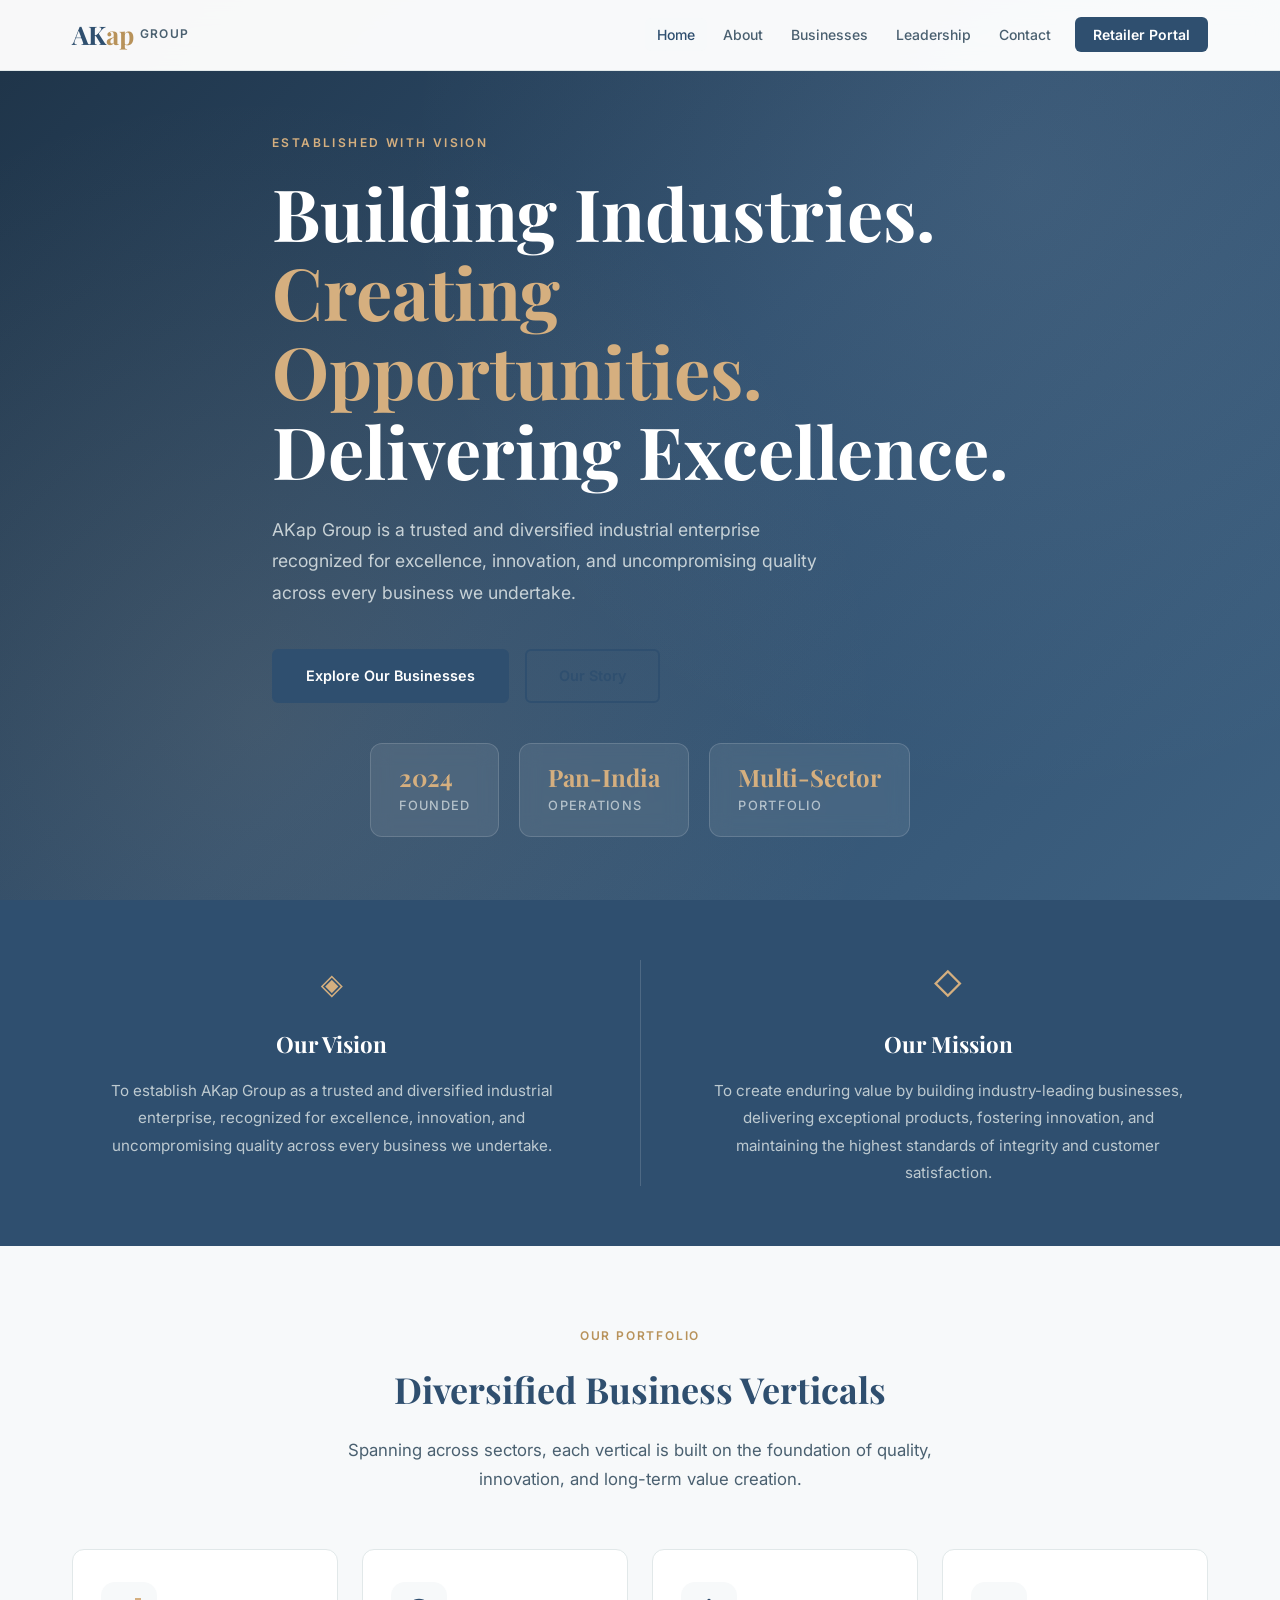
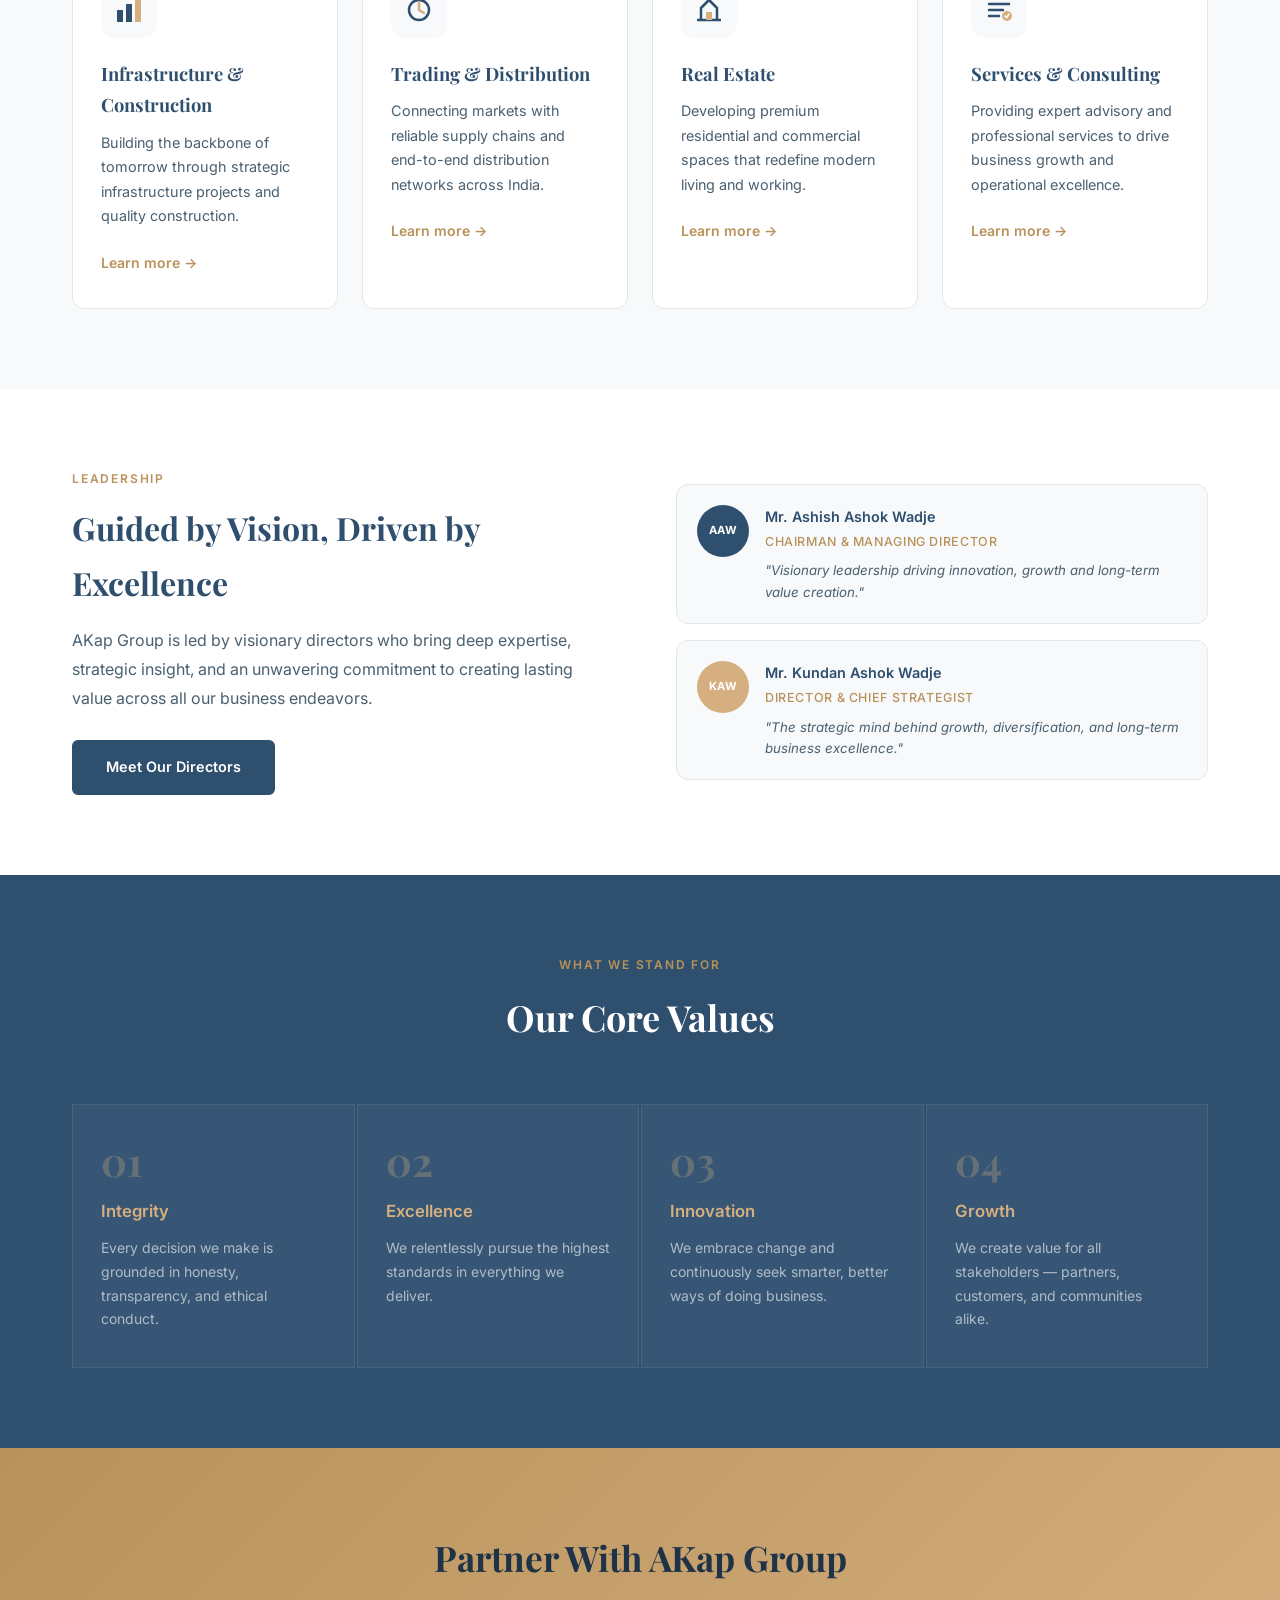
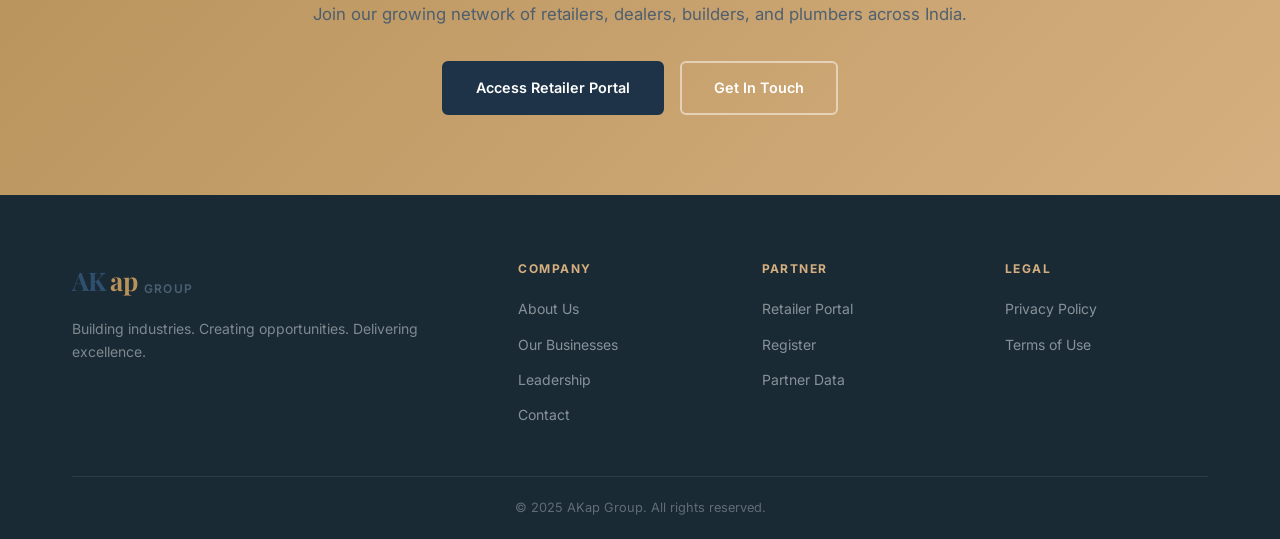
==== index.html @ 33fded25 "Add files via upload" ====
<!DOCTYPE html>
<html lang="en">
<head>
<meta charset="UTF-8">
<meta name="viewport" content="width=device-width, initial-scale=1.0">
<title>AKap Group | Building Industries. Creating Opportunities.</title>
<link rel="preconnect" href="https://fonts.googleapis.com">
<link href="https://fonts.googleapis.com/css2?family=Inter:wght@300;400;500;600;700&family=Playfair+Display:wght@400;600;700&display=swap" rel="stylesheet">
<link rel="stylesheet" href="style.css">
</head>
<body>

<!-- Navigation -->
<nav class="navbar" id="navbar">
  <div class="nav-container">
    <a href="index.html" class="nav-logo">
      <div class="logo-mark">
        <span class="logo-ak">AK</span><span class="logo-ap">ap</span>
      </div>
      <span class="logo-group">Group</span>
    </a>
    <button class="hamburger" id="hamburger" aria-label="Toggle menu">
      <span></span><span></span><span></span>
    </button>
    <ul class="nav-links" id="navLinks">
      <li><a href="index.html" class="active">Home</a></li>
      <li><a href="about.html">About</a></li>
      <li><a href="businesses.html">Businesses</a></li>
      <li><a href="directors.html">Leadership</a></li>
      <li><a href="contact.html">Contact</a></li>
      <li><a href="retailer-portal.html" class="nav-portal-btn">Retailer Portal</a></li>
    </ul>
  </div>
</nav>

<!-- Hero Section -->
<section class="hero">
  <div class="hero-bg-pattern"></div>
  <div class="hero-content">
    <div class="hero-eyebrow">Established with Vision</div>
    <h1 class="hero-title">
      Building Industries.<br>
      <span class="hero-title-accent">Creating Opportunities.</span><br>
      Delivering Excellence.
    </h1>
    <p class="hero-subtitle">AKap Group is a trusted and diversified industrial enterprise recognized for excellence, innovation, and uncompromising quality across every business we undertake.</p>
    <div class="hero-actions">
      <a href="businesses.html" class="btn-primary">Explore Our Businesses</a>
      <a href="about.html" class="btn-secondary">Our Story</a>
    </div>
  </div>
  <div class="hero-visual">
    <div class="hero-stat-card">
      <div class="stat-number">2024</div>
      <div class="stat-label">Founded</div>
    </div>
    <div class="hero-stat-card">
      <div class="stat-number">Pan-India</div>
      <div class="stat-label">Operations</div>
    </div>
    <div class="hero-stat-card">
      <div class="stat-number">Multi-Sector</div>
      <div class="stat-label">Portfolio</div>
    </div>
  </div>
</section>

<!-- Mission & Vision Strip -->
<section class="mission-strip">
  <div class="container">
    <div class="mission-grid">
      <div class="mission-card">
        <div class="mission-icon">◈</div>
        <h3>Our Vision</h3>
        <p>To establish AKap Group as a trusted and diversified industrial enterprise, recognized for excellence, innovation, and uncompromising quality across every business we undertake.</p>
      </div>
      <div class="mission-divider"></div>
      <div class="mission-card">
        <div class="mission-icon">◇</div>
        <h3>Our Mission</h3>
        <p>To create enduring value by building industry-leading businesses, delivering exceptional products, fostering innovation, and maintaining the highest standards of integrity and customer satisfaction.</p>
      </div>
    </div>
  </div>
</section>

<!-- Business Verticals -->
<section class="section businesses-section">
  <div class="container">
    <div class="section-header">
      <div class="section-eyebrow">Our Portfolio</div>
      <h2>Diversified Business Verticals</h2>
      <p>Spanning across sectors, each vertical is built on the foundation of quality, innovation, and long-term value creation.</p>
    </div>
    <div class="business-grid">
      <div class="business-card">
        <div class="business-icon-wrap">
          <svg width="32" height="32" viewBox="0 0 32 32" fill="none"><rect x="4" y="16" width="6" height="12" fill="#2F4F6F"/><rect x="13" y="10" width="6" height="18" fill="#2F4F6F"/><rect x="22" y="4" width="6" height="24" fill="#D5AF7F"/></svg>
        </div>
        <h3>Infrastructure & Construction</h3>
        <p>Building the backbone of tomorrow through strategic infrastructure projects and quality construction.</p>
        <a href="businesses.html" class="card-link">Learn more →</a>
      </div>
      <div class="business-card">
        <div class="business-icon-wrap">
          <svg width="32" height="32" viewBox="0 0 32 32" fill="none"><circle cx="16" cy="16" r="10" stroke="#2F4F6F" stroke-width="2.5"/><path d="M16 8v8l5 3" stroke="#D5AF7F" stroke-width="2.5" stroke-linecap="round"/></svg>
        </div>
        <h3>Trading & Distribution</h3>
        <p>Connecting markets with reliable supply chains and end-to-end distribution networks across India.</p>
        <a href="businesses.html" class="card-link">Learn more →</a>
      </div>
      <div class="business-card">
        <div class="business-icon-wrap">
          <svg width="32" height="32" viewBox="0 0 32 32" fill="none"><path d="M4 26h24M8 26V14l8-8 8 8v12" stroke="#2F4F6F" stroke-width="2.5" stroke-linejoin="round"/><rect x="13" y="18" width="6" height="8" fill="#D5AF7F"/></svg>
        </div>
        <h3>Real Estate</h3>
        <p>Developing premium residential and commercial spaces that redefine modern living and working.</p>
        <a href="businesses.html" class="card-link">Learn more →</a>
      </div>
      <div class="business-card">
        <div class="business-icon-wrap">
          <svg width="32" height="32" viewBox="0 0 32 32" fill="none"><path d="M6 10h20M6 16h14M6 22h10" stroke="#2F4F6F" stroke-width="2.5" stroke-linecap="round"/><circle cx="24" cy="22" r="5" fill="#D5AF7F"/><path d="M22 22l1.5 1.5L26 20" stroke="white" stroke-width="1.5" stroke-linecap="round"/></svg>
        </div>
        <h3>Services & Consulting</h3>
        <p>Providing expert advisory and professional services to drive business growth and operational excellence.</p>
        <a href="businesses.html" class="card-link">Learn more →</a>
      </div>
    </div>
  </div>
</section>

<!-- Leadership Teaser -->
<section class="section leadership-teaser">
  <div class="container">
    <div class="leadership-inner">
      <div class="leadership-text">
        <div class="section-eyebrow">Leadership</div>
        <h2>Guided by Vision, Driven by Excellence</h2>
        <p>AKap Group is led by visionary directors who bring deep expertise, strategic insight, and an unwavering commitment to creating lasting value across all our business endeavors.</p>
        <a href="directors.html" class="btn-primary">Meet Our Directors</a>
      </div>
      <div class="leadership-cards">
        <div class="leader-preview-card">
          <div class="leader-avatar" style="background: #2F4F6F;">
            <span>AAW</span>
          </div>
          <div class="leader-info">
            <div class="leader-name">Mr. Ashish Ashok Wadje</div>
            <div class="leader-title">Chairman & Managing Director</div>
            <div class="leader-quote">"Visionary leadership driving innovation, growth and long-term value creation."</div>
          </div>
        </div>
        <div class="leader-preview-card">
          <div class="leader-avatar" style="background: #D5AF7F;">
            <span>KAW</span>
          </div>
          <div class="leader-info">
            <div class="leader-name">Mr. Kundan Ashok Wadje</div>
            <div class="leader-title">Director & Chief Strategist</div>
            <div class="leader-quote">"The strategic mind behind growth, diversification, and long-term business excellence."</div>
          </div>
        </div>
      </div>
    </div>
  </div>
</section>

<!-- Values Section -->
<section class="section values-section">
  <div class="container">
    <div class="section-header">
      <div class="section-eyebrow">What We Stand For</div>
      <h2>Our Core Values</h2>
    </div>
    <div class="values-grid">
      <div class="value-item">
        <div class="value-number">01</div>
        <h4>Integrity</h4>
        <p>Every decision we make is grounded in honesty, transparency, and ethical conduct.</p>
      </div>
      <div class="value-item">
        <div class="value-number">02</div>
        <h4>Excellence</h4>
        <p>We relentlessly pursue the highest standards in everything we deliver.</p>
      </div>
      <div class="value-item">
        <div class="value-number">03</div>
        <h4>Innovation</h4>
        <p>We embrace change and continuously seek smarter, better ways of doing business.</p>
      </div>
      <div class="value-item">
        <div class="value-number">04</div>
        <h4>Growth</h4>
        <p>We create value for all stakeholders — partners, customers, and communities alike.</p>
      </div>
    </div>
  </div>
</section>

<!-- CTA Section -->
<section class="cta-section">
  <div class="container">
    <div class="cta-inner">
      <h2>Partner With AKap Group</h2>
      <p>Join our growing network of retailers, dealers, builders, and plumbers across India.</p>
      <div class="cta-actions">
        <a href="retailer-portal.html" class="btn-primary">Access Retailer Portal</a>
        <a href="contact.html" class="btn-secondary-light">Get In Touch</a>
      </div>
    </div>
  </div>
</section>

<!-- Footer -->
<footer class="footer">
  <div class="container">
    <div class="footer-grid">
      <div class="footer-brand">
        <div class="footer-logo">
          <span class="logo-ak">AK</span><span class="logo-ap">ap</span>
          <span class="logo-group"> Group</span>
        </div>
        <p>Building industries. Creating opportunities. Delivering excellence.</p>
      </div>
      <div class="footer-links">
        <h5>Company</h5>
        <ul>
          <li><a href="about.html">About Us</a></li>
          <li><a href="businesses.html">Our Businesses</a></li>
          <li><a href="directors.html">Leadership</a></li>
          <li><a href="contact.html">Contact</a></li>
        </ul>
      </div>
      <div class="footer-links">
        <h5>Partner</h5>
        <ul>
          <li><a href="retailer-portal.html">Retailer Portal</a></li>
          <li><a href="retailer-portal.html#register">Register</a></li>
          <li><a href="retailer-portal.html#data">Partner Data</a></li>
        </ul>
      </div>
      <div class="footer-links">
        <h5>Legal</h5>
        <ul>
          <li><a href="#">Privacy Policy</a></li>
          <li><a href="#">Terms of Use</a></li>
        </ul>
      </div>
    </div>
    <div class="footer-bottom">
      <p>© 2025 AKap Group. All rights reserved.</p>
    </div>
  </div>
</footer>

<script src="main.js"></script>
</body>
</html>
---- style.css ----
/* ============================================
   AKap Group — Enterprise Website Stylesheet
   Brand Colors:
   Navy Blue:  #2F4F6F
   Gold:       #D5AF7F
   Silver:     #E1E8E9
   ============================================ */

*, *::before, *::after { box-sizing: border-box; margin: 0; padding: 0; }

:root {
  --navy:       #2F4F6F;
  --navy-dark:  #1E3347;
  --navy-light: #3D6385;
  --gold:       #D5AF7F;
  --gold-dark:  #B8925A;
  --gold-light: #E8CEAD;
  --silver:     #E1E8E9;
  --silver-dark:#C5D0D2;
  --white:      #FFFFFF;
  --off-white:  #F7F9FA;
  --text-dark:  #1A2A35;
  --text-mid:   #4A6070;
  --text-light: #7A90A0;
  --font-display: 'Playfair Display', Georgia, serif;
  --font-body:    'Inter', system-ui, sans-serif;
  --radius-sm:  6px;
  --radius-md:  12px;
  --radius-lg:  20px;
  --shadow-sm:  0 2px 8px rgba(47,79,111,0.08);
  --shadow-md:  0 6px 24px rgba(47,79,111,0.12);
  --shadow-lg:  0 16px 48px rgba(47,79,111,0.16);
  --transition: 0.25s ease;
}

html { scroll-behavior: smooth; }
body {
  font-family: var(--font-body);
  color: var(--text-dark);
  background: var(--white);
  line-height: 1.7;
  font-size: 16px;
}

/* ── UTILITY ── */
.container { max-width: 1200px; margin: 0 auto; padding: 0 2rem; }
.section { padding: 80px 0; }
.section-header { text-align: center; margin-bottom: 56px; }
.section-header h2 { font-family: var(--font-display); font-size: 2.25rem; color: var(--navy); margin-bottom: 16px; }
.section-header p { font-size: 1.05rem; color: var(--text-mid); max-width: 600px; margin: 0 auto; }
.section-eyebrow { font-size: 0.75rem; font-weight: 600; letter-spacing: 0.15em; text-transform: uppercase; color: var(--gold-dark); margin-bottom: 12px; }

/* ── BUTTONS ── */
.btn-primary {
  display: inline-block; padding: 13px 32px;
  background: var(--navy); color: var(--white);
  font-family: var(--font-body); font-size: 0.9rem; font-weight: 600;
  border-radius: var(--radius-sm); text-decoration: none;
  transition: background var(--transition), transform var(--transition);
  border: 2px solid var(--navy);
}
.btn-primary:hover { background: var(--navy-dark); transform: translateY(-1px); }

.btn-secondary {
  display: inline-block; padding: 13px 32px;
  background: transparent; color: var(--navy);
  font-family: var(--font-body); font-size: 0.9rem; font-weight: 600;
  border-radius: var(--radius-sm); text-decoration: none;
  border: 2px solid var(--navy);
  transition: background var(--transition), color var(--transition);
}
.btn-secondary:hover { background: var(--navy); color: var(--white); }

.btn-secondary-light {
  display: inline-block; padding: 13px 32px;
  background: transparent; color: var(--white);
  font-family: var(--font-body); font-size: 0.9rem; font-weight: 600;
  border-radius: var(--radius-sm); text-decoration: none;
  border: 2px solid rgba(255,255,255,0.5);
  transition: background var(--transition), border-color var(--transition);
}
.btn-secondary-light:hover { background: rgba(255,255,255,0.1); border-color: var(--white); }

.btn-gold {
  display: inline-block; padding: 13px 32px;
  background: var(--gold); color: var(--navy-dark);
  font-family: var(--font-body); font-size: 0.9rem; font-weight: 700;
  border-radius: var(--radius-sm); text-decoration: none;
  border: 2px solid var(--gold);
  transition: background var(--transition), transform var(--transition);
}
.btn-gold:hover { background: var(--gold-dark); transform: translateY(-1px); }

/* ── NAVBAR ── */
.navbar {
  position: fixed; top: 0; left: 0; right: 0; z-index: 1000;
  background: rgba(255,255,255,0.97); backdrop-filter: blur(12px);
  border-bottom: 1px solid var(--silver);
  transition: box-shadow var(--transition);
}
.navbar.scrolled { box-shadow: var(--shadow-md); }
.nav-container {
  max-width: 1200px; margin: 0 auto; padding: 0 2rem;
  display: flex; align-items: center; justify-content: space-between;
  height: 70px;
}
.nav-logo { display: flex; align-items: center; gap: 4px; text-decoration: none; }
.logo-mark { font-family: var(--font-display); font-size: 1.6rem; font-weight: 700; line-height: 1; }
.logo-ak { color: var(--navy); }
.logo-ap { color: var(--gold-dark); }
.logo-group { font-family: var(--font-body); font-size: 0.75rem; font-weight: 600; letter-spacing: 0.1em; text-transform: uppercase; color: var(--text-mid); margin-left: 2px; align-self: flex-end; margin-bottom: 3px; }

.nav-links { list-style: none; display: flex; align-items: center; gap: 4px; }
.nav-links a {
  font-size: 0.875rem; font-weight: 500; color: var(--text-mid);
  text-decoration: none; padding: 8px 12px; border-radius: var(--radius-sm);
  transition: color var(--transition), background var(--transition);
}
.nav-links a:hover, .nav-links a.active { color: var(--navy); background: var(--off-white); }
.nav-links a.nav-portal-btn {
  background: var(--navy); color: var(--white);
  padding: 9px 18px; border-radius: var(--radius-sm);
  font-weight: 600; margin-left: 8px;
}
.nav-links a.nav-portal-btn:hover { background: var(--navy-dark); }

.hamburger { display: none; flex-direction: column; gap: 5px; background: none; border: none; cursor: pointer; padding: 6px; }
.hamburger span { width: 22px; height: 2px; background: var(--navy); border-radius: 2px; transition: var(--transition); display: block; }

/* ── HERO ── */
.hero {
  min-height: 100vh; padding-top: 70px;
  background: linear-gradient(135deg, var(--navy-dark) 0%, var(--navy) 50%, #3D6080 100%);
  display: flex; flex-direction: column; justify-content: center;
  position: relative; overflow: hidden;
}
.hero-bg-pattern {
  position: absolute; inset: 0;
  background-image: radial-gradient(circle at 20% 80%, rgba(213,175,127,0.12) 0%, transparent 50%),
                    radial-gradient(circle at 80% 20%, rgba(225,232,233,0.08) 0%, transparent 50%);
}
.hero-content {
  position: relative; z-index: 1;
  max-width: 1200px; margin: 0 auto; padding: 60px 2rem 40px;
  max-width: 800px;
}
.hero-eyebrow { font-size: 0.75rem; font-weight: 600; letter-spacing: 0.2em; text-transform: uppercase; color: var(--gold); margin-bottom: 20px; }
.hero-title {
  font-family: var(--font-display); font-size: clamp(2.5rem, 6vw, 4.5rem);
  font-weight: 700; line-height: 1.1; color: var(--white); margin-bottom: 24px;
}
.hero-title-accent { color: var(--gold); }
.hero-subtitle { font-size: 1.1rem; color: rgba(225,232,233,0.85); max-width: 580px; margin-bottom: 40px; line-height: 1.8; }
.hero-actions { display: flex; gap: 16px; flex-wrap: wrap; }

.hero-visual {
  position: relative; z-index: 1;
  max-width: 1200px; margin: 0 auto; padding: 0 2rem 60px;
  display: flex; gap: 20px; flex-wrap: wrap;
}
.hero-stat-card {
  background: rgba(255,255,255,0.08); border: 1px solid rgba(255,255,255,0.15);
  border-radius: var(--radius-md); padding: 20px 28px;
  backdrop-filter: blur(10px);
}
.stat-number { font-family: var(--font-display); font-size: 1.5rem; font-weight: 700; color: var(--gold); line-height: 1.1; }
.stat-label { font-size: 0.8rem; font-weight: 500; color: rgba(225,232,233,0.7); text-transform: uppercase; letter-spacing: 0.1em; margin-top: 4px; }

/* ── MISSION STRIP ── */
.mission-strip { background: var(--navy); padding: 60px 0; }
.mission-grid { display: grid; grid-template-columns: 1fr 1px 1fr; gap: 48px; align-items: start; }
.mission-divider { background: rgba(255,255,255,0.15); align-self: stretch; }
.mission-card { text-align: center; padding: 0 24px; }
.mission-icon { font-size: 1.8rem; color: var(--gold); margin-bottom: 16px; display: block; }
.mission-card h3 { font-family: var(--font-display); font-size: 1.4rem; color: var(--white); margin-bottom: 14px; }
.mission-card p { color: rgba(225,232,233,0.8); font-size: 0.95rem; line-height: 1.8; }

/* ── BUSINESS CARDS ── */
.businesses-section { background: var(--off-white); }
.business-grid { display: grid; grid-template-columns: repeat(auto-fit, minmax(240px, 1fr)); gap: 24px; }
.business-card {
  background: var(--white); border: 1px solid var(--silver);
  border-radius: var(--radius-md); padding: 32px 28px;
  transition: box-shadow var(--transition), transform var(--transition);
}
.business-card:hover { box-shadow: var(--shadow-md); transform: translateY(-4px); }
.business-icon-wrap { margin-bottom: 20px; width: 56px; height: 56px; background: var(--off-white); border-radius: 14px; display: flex; align-items: center; justify-content: center; }
.business-card h3 { font-family: var(--font-display); font-size: 1.15rem; color: var(--navy); margin-bottom: 10px; }
.business-card p { font-size: 0.9rem; color: var(--text-mid); line-height: 1.7; margin-bottom: 20px; }
.card-link { font-size: 0.875rem; font-weight: 600; color: var(--gold-dark); text-decoration: none; transition: color var(--transition); }
.card-link:hover { color: var(--navy); }

/* ── LEADERSHIP TEASER ── */
.leadership-teaser { background: var(--white); }
.leadership-inner { display: grid; grid-template-columns: 1fr 1fr; gap: 72px; align-items: center; }
.leadership-text .section-eyebrow { text-align: left; }
.leadership-text h2 { font-family: var(--font-display); font-size: 2rem; color: var(--navy); margin-bottom: 16px; }
.leadership-text p { color: var(--text-mid); margin-bottom: 28px; line-height: 1.8; }

.leadership-cards { display: flex; flex-direction: column; gap: 16px; }
.leader-preview-card {
  display: flex; gap: 16px; align-items: flex-start;
  background: var(--off-white); border: 1px solid var(--silver);
  border-radius: var(--radius-md); padding: 20px;
}
.leader-avatar {
  width: 52px; height: 52px; border-radius: 50%; flex-shrink: 0;
  display: flex; align-items: center; justify-content: center;
  font-size: 0.7rem; font-weight: 700; color: var(--white); letter-spacing: 0.05em;
}
.leader-name { font-weight: 600; color: var(--navy); font-size: 0.9rem; }
.leader-title { font-size: 0.78rem; color: var(--gold-dark); font-weight: 500; margin-top: 2px; text-transform: uppercase; letter-spacing: 0.05em; }
.leader-quote { font-size: 0.83rem; color: var(--text-mid); margin-top: 8px; font-style: italic; line-height: 1.6; }

/* ── VALUES ── */
.values-section { background: var(--navy); }
.values-section .section-header h2 { color: var(--white); }
.values-section .section-header p { color: rgba(225,232,233,0.75); }
.values-grid { display: grid; grid-template-columns: repeat(auto-fit, minmax(200px, 1fr)); gap: 2px; }
.value-item {
  background: rgba(255,255,255,0.04); border: 1px solid rgba(255,255,255,0.08);
  padding: 36px 28px;
  transition: background var(--transition);
}
.value-item:hover { background: rgba(255,255,255,0.07); }
.value-number { font-family: var(--font-display); font-size: 2.5rem; font-weight: 700; color: rgba(213,175,127,0.3); line-height: 1; margin-bottom: 16px; }
.value-item h4 { font-size: 1.05rem; font-weight: 600; color: var(--gold); margin-bottom: 10px; }
.value-item p { font-size: 0.875rem; color: rgba(225,232,233,0.7); line-height: 1.7; }

/* ── CTA SECTION ── */
.cta-section {
  background: linear-gradient(135deg, var(--gold-dark) 0%, var(--gold) 100%);
  padding: 80px 0;
}
.cta-inner { text-align: center; }
.cta-inner h2 { font-family: var(--font-display); font-size: 2.2rem; color: var(--navy-dark); margin-bottom: 12px; }
.cta-inner p { font-size: 1.05rem; color: rgba(47,79,111,0.8); margin-bottom: 32px; }
.cta-actions { display: flex; gap: 16px; justify-content: center; flex-wrap: wrap; }
.cta-actions .btn-primary { background: var(--navy-dark); border-color: var(--navy-dark); }

/* ── FOOTER ── */
.footer { background: var(--text-dark); padding: 64px 0 0; }
.footer-grid { display: grid; grid-template-columns: 2fr 1fr 1fr 1fr; gap: 40px; padding-bottom: 40px; }
.footer-logo { font-family: var(--font-display); font-size: 1.6rem; font-weight: 700; display: flex; align-items: baseline; gap: 4px; margin-bottom: 14px; }
.footer-logo .logo-group { font-family: var(--font-body); font-size: 0.75rem; letter-spacing: 0.1em; text-transform: uppercase; }
.footer-brand p { font-size: 0.875rem; color: rgba(225,232,233,0.5); line-height: 1.7; }
.footer-links h5 { font-size: 0.75rem; font-weight: 700; text-transform: uppercase; letter-spacing: 0.12em; color: var(--gold); margin-bottom: 16px; }
.footer-links ul { list-style: none; }
.footer-links li { margin-bottom: 8px; }
.footer-links a { font-size: 0.875rem; color: rgba(225,232,233,0.55); text-decoration: none; transition: color var(--transition); }
.footer-links a:hover { color: var(--silver); }
.footer-bottom {
  border-top: 1px solid rgba(255,255,255,0.08);
  padding: 20px 0; text-align: center;
}
.footer-bottom p { font-size: 0.8rem; color: rgba(225,232,233,0.35); }

/* ── PAGE HERO (inner pages) ── */
.page-hero {
  background: linear-gradient(135deg, var(--navy-dark), var(--navy));
  padding: 120px 0 60px; text-align: center;
}
.page-hero h1 { font-family: var(--font-display); font-size: 2.8rem; color: var(--white); margin-bottom: 14px; }
.page-hero p { font-size: 1.05rem; color: rgba(225,232,233,0.8); max-width: 560px; margin: 0 auto; }

/* ── ABOUT PAGE ── */
.about-intro { display: grid; grid-template-columns: 1fr 1fr; gap: 72px; align-items: center; }
.about-text h2 { font-family: var(--font-display); font-size: 2rem; color: var(--navy); margin-bottom: 16px; }
.about-text p { color: var(--text-mid); line-height: 1.8; margin-bottom: 16px; }
.about-highlight { background: var(--navy); border-radius: var(--radius-md); padding: 40px; }
.about-highlight h3 { font-family: var(--font-display); font-size: 1.4rem; color: var(--gold); margin-bottom: 14px; }
.about-highlight p { color: rgba(225,232,233,0.85); font-size: 0.95rem; line-height: 1.8; }

.timeline { position: relative; padding-left: 32px; }
.timeline::before { content: ''; position: absolute; left: 0; top: 0; bottom: 0; width: 2px; background: linear-gradient(180deg, var(--navy), var(--gold)); }
.timeline-item { position: relative; margin-bottom: 40px; }
.timeline-item::before { content: ''; position: absolute; left: -36px; top: 6px; width: 10px; height: 10px; border-radius: 50%; background: var(--gold); border: 2px solid var(--white); box-shadow: 0 0 0 2px var(--gold); }
.timeline-year { font-size: 0.75rem; font-weight: 700; color: var(--gold-dark); text-transform: uppercase; letter-spacing: 0.1em; margin-bottom: 6px; }
.timeline-item h4 { font-weight: 600; color: var(--navy); margin-bottom: 6px; }
.timeline-item p { font-size: 0.9rem; color: var(--text-mid); line-height: 1.7; }

/* ── DIRECTORS PAGE ── */
.directors-grid { display: grid; grid-template-columns: repeat(auto-fit, minmax(400px, 1fr)); gap: 32px; }
.director-card {
  background: var(--white); border: 1px solid var(--silver);
  border-radius: var(--radius-lg); overflow: hidden;
  box-shadow: var(--shadow-sm);
  transition: box-shadow var(--transition);
}
.director-card:hover { box-shadow: var(--shadow-md); }
.director-card-header { background: var(--navy); padding: 40px; display: flex; align-items: center; gap: 24px; }
.director-avatar-lg {
  width: 80px; height: 80px; border-radius: 50%; flex-shrink: 0;
  display: flex; align-items: center; justify-content: center;
  font-size: 0.85rem; font-weight: 700; color: var(--navy-dark); background: var(--gold);
  letter-spacing: 0.05em; border: 3px solid rgba(255,255,255,0.2);
}
.director-header-info {}
.director-card-name { font-family: var(--font-display); font-size: 1.35rem; color: var(--white); }
.director-card-title { font-size: 0.8rem; color: var(--gold); font-weight: 600; text-transform: uppercase; letter-spacing: 0.1em; margin-top: 4px; }
.director-card-body { padding: 32px; }
.director-card-quote {
  font-family: var(--font-display); font-size: 1.05rem; color: var(--navy);
  border-left: 3px solid var(--gold); padding-left: 16px; margin-bottom: 24px;
  font-style: italic; line-height: 1.7;
}
.director-card-bio { font-size: 0.9rem; color: var(--text-mid); line-height: 1.8; }
.director-tags { display: flex; flex-wrap: wrap; gap: 8px; margin-top: 20px; }
.director-tag { background: var(--off-white); border: 1px solid var(--silver); border-radius: 100px; padding: 5px 14px; font-size: 0.78rem; font-weight: 500; color: var(--navy); }

/* ── BUSINESSES PAGE ── */
.business-detail-card {
  display: grid; grid-template-columns: 1fr 2fr; gap: 0;
  background: var(--white); border: 1px solid var(--silver);
  border-radius: var(--radius-md); overflow: hidden; margin-bottom: 24px;
  box-shadow: var(--shadow-sm);
}
.business-detail-sidebar { background: var(--navy); padding: 36px; display: flex; flex-direction: column; justify-content: center; }
.business-detail-num { font-family: var(--font-display); font-size: 4rem; font-weight: 700; color: rgba(213,175,127,0.25); line-height: 1; }
.business-detail-name { font-family: var(--font-display); font-size: 1.25rem; color: var(--white); margin-top: 8px; }
.business-detail-content { padding: 36px; }
.business-detail-content h3 { font-family: var(--font-display); font-size: 1.4rem; color: var(--navy); margin-bottom: 12px; }
.business-detail-content p { color: var(--text-mid); line-height: 1.8; margin-bottom: 16px; }
.business-detail-content ul { list-style: none; }
.business-detail-content ul li { font-size: 0.9rem; color: var(--text-mid); padding: 4px 0; }
.business-detail-content ul li::before { content: '—'; color: var(--gold-dark); margin-right: 10px; }

/* ── RETAILER PORTAL ── */
.portal-layout { display: grid; grid-template-columns: 280px 1fr; gap: 0; min-height: calc(100vh - 70px); }
.portal-sidebar {
  background: var(--navy); padding: 32px 0;
  position: sticky; top: 70px; height: calc(100vh - 70px); overflow-y: auto;
}
.portal-sidebar-logo { padding: 0 24px 24px; border-bottom: 1px solid rgba(255,255,255,0.1); margin-bottom: 24px; }
.portal-sidebar-logo span { font-family: var(--font-display); font-size: 1.1rem; color: var(--white); display: block; }
.portal-sidebar-logo small { font-size: 0.75rem; color: rgba(225,232,233,0.5); }
.portal-nav-section { margin-bottom: 8px; }
.portal-nav-label { font-size: 0.68rem; font-weight: 700; text-transform: uppercase; letter-spacing: 0.15em; color: rgba(213,175,127,0.6); padding: 8px 24px; }
.portal-nav-item {
  display: flex; align-items: center; gap: 12px;
  padding: 10px 24px; font-size: 0.875rem; font-weight: 500; color: rgba(225,232,233,0.7);
  cursor: pointer; transition: background var(--transition), color var(--transition);
  border-left: 3px solid transparent;
}
.portal-nav-item:hover { background: rgba(255,255,255,0.06); color: var(--white); }
.portal-nav-item.active { background: rgba(255,255,255,0.08); color: var(--white); border-left-color: var(--gold); }
.portal-nav-icon { font-size: 1.1rem; opacity: 0.8; }

.portal-main { background: var(--off-white); padding: 36px; }
.portal-topbar { display: flex; justify-content: space-between; align-items: center; margin-bottom: 28px; }
.portal-topbar h2 { font-family: var(--font-display); font-size: 1.7rem; color: var(--navy); }
.portal-user-badge { display: flex; align-items: center; gap: 12px; background: var(--white); border: 1px solid var(--silver); border-radius: 100px; padding: 8px 16px; }
.portal-user-badge span { font-size: 0.875rem; font-weight: 500; color: var(--navy); }
.portal-user-avatar { width: 32px; height: 32px; border-radius: 50%; background: var(--navy); display: flex; align-items: center; justify-content: center; font-size: 0.65rem; font-weight: 700; color: var(--white); }

.portal-stats-grid { display: grid; grid-template-columns: repeat(4, 1fr); gap: 16px; margin-bottom: 28px; }
.portal-stat-card { background: var(--white); border: 1px solid var(--silver); border-radius: var(--radius-md); padding: 20px 22px; }
.portal-stat-card .psc-label { font-size: 0.75rem; font-weight: 600; text-transform: uppercase; letter-spacing: 0.08em; color: var(--text-light); margin-bottom: 6px; }
.portal-stat-card .psc-value { font-family: var(--font-display); font-size: 1.8rem; font-weight: 700; color: var(--navy); }
.portal-stat-card .psc-sub { font-size: 0.78rem; color: var(--text-light); margin-top: 4px; }

.portal-panel { background: var(--white); border: 1px solid var(--silver); border-radius: var(--radius-md); overflow: hidden; margin-bottom: 24px; }
.portal-panel-header { padding: 20px 24px; border-bottom: 1px solid var(--silver); display: flex; justify-content: space-between; align-items: center; }
.portal-panel-header h3 { font-weight: 600; color: var(--navy); font-size: 1rem; }
.portal-panel-body { padding: 24px; }

.data-table { width: 100%; border-collapse: collapse; }
.data-table th { font-size: 0.75rem; font-weight: 700; text-transform: uppercase; letter-spacing: 0.08em; color: var(--text-light); padding: 10px 14px; border-bottom: 2px solid var(--silver); text-align: left; background: var(--off-white); }
.data-table td { padding: 12px 14px; border-bottom: 1px solid var(--silver); font-size: 0.875rem; color: var(--text-dark); }
.data-table tr:last-child td { border-bottom: none; }
.data-table tr:hover td { background: var(--off-white); }

.badge { display: inline-block; padding: 3px 10px; border-radius: 100px; font-size: 0.72rem; font-weight: 600; text-transform: uppercase; letter-spacing: 0.05em; }
.badge-retailer { background: #EBF4FF; color: #2F4F6F; }
.badge-dealer   { background: #FFF5E6; color: #8A5E1A; }
.badge-builder  { background: #EDF7EE; color: #1E5E23; }
.badge-plumber  { background: #F0EDFF; color: #4A2E8A; }
.badge-urban    { background: #E6F7F5; color: #1A5E54; }
.badge-rural    { background: #FEF0E8; color: #7A3A14; }

.form-group { margin-bottom: 20px; }
.form-label { display: block; font-size: 0.8rem; font-weight: 600; color: var(--text-dark); margin-bottom: 6px; text-transform: uppercase; letter-spacing: 0.06em; }
.form-input, .form-select {
  width: 100%; padding: 10px 14px;
  border: 1.5px solid var(--silver); border-radius: var(--radius-sm);
  font-family: var(--font-body); font-size: 0.9rem; color: var(--text-dark);
  background: var(--white); transition: border-color var(--transition);
  outline: none;
}
.form-input:focus, .form-select:focus { border-color: var(--navy); box-shadow: 0 0 0 3px rgba(47,79,111,0.1); }
.form-grid { display: grid; grid-template-columns: 1fr 1fr; gap: 16px; }
.form-grid-3 { display: grid; grid-template-columns: 1fr 1fr 1fr; gap: 16px; }

.code-display {
  background: var(--navy); color: var(--gold); font-family: monospace;
  font-size: 1.4rem; letter-spacing: 0.15em; padding: 16px 24px;
  border-radius: var(--radius-sm); display: inline-block; margin-top: 8px;
}

/* ── CONTACT PAGE ── */
.contact-grid { display: grid; grid-template-columns: 1fr 1.5fr; gap: 56px; }
.contact-info h2 { font-family: var(--font-display); font-size: 1.8rem; color: var(--navy); margin-bottom: 16px; }
.contact-info p { color: var(--text-mid); line-height: 1.8; margin-bottom: 28px; }
.contact-item { display: flex; align-items: flex-start; gap: 16px; margin-bottom: 20px; }
.contact-item-icon { width: 40px; height: 40px; background: var(--off-white); border: 1px solid var(--silver); border-radius: var(--radius-sm); display: flex; align-items: center; justify-content: center; flex-shrink: 0; color: var(--navy); font-size: 1rem; }
.contact-item-label { font-size: 0.75rem; font-weight: 700; text-transform: uppercase; letter-spacing: 0.1em; color: var(--gold-dark); margin-bottom: 2px; }
.contact-item-value { font-size: 0.9rem; color: var(--text-dark); }

.contact-form-wrap { background: var(--white); border: 1px solid var(--silver); border-radius: var(--radius-lg); padding: 40px; box-shadow: var(--shadow-sm); }
.contact-form-wrap h3 { font-family: var(--font-display); font-size: 1.4rem; color: var(--navy); margin-bottom: 24px; }

/* ── NOMENCLATURE EXPLAINER ── */
.nomenclature-box { background: var(--navy); border-radius: var(--radius-md); padding: 36px; }
.nomen-code { font-family: monospace; font-size: 2rem; font-weight: 700; color: var(--gold); letter-spacing: 0.2em; margin-bottom: 28px; display: block; }
.nomen-breakdown { display: grid; grid-template-columns: repeat(6, 1fr); gap: 8px; }
.nomen-segment { text-align: center; }
.nomen-seg-value { background: rgba(255,255,255,0.12); color: var(--white); font-family: monospace; font-size: 1rem; font-weight: 700; padding: 10px; border-radius: var(--radius-sm); margin-bottom: 6px; }
.nomen-seg-label { font-size: 0.68rem; color: rgba(225,232,233,0.6); text-transform: uppercase; letter-spacing: 0.08em; }

/* ── RESPONSIVE ── */
@media (max-width: 1024px) {
  .portal-layout { grid-template-columns: 1fr; }
  .portal-sidebar { position: static; height: auto; display: none; }
  .portal-stats-grid { grid-template-columns: repeat(2, 1fr); }
  .leadership-inner { grid-template-columns: 1fr; gap: 40px; }
  .footer-grid { grid-template-columns: 1fr 1fr; }
}
@media (max-width: 768px) {
  .nav-links { display: none; flex-direction: column; position: absolute; top: 70px; left: 0; right: 0; background: var(--white); border-bottom: 1px solid var(--silver); padding: 16px; gap: 4px; box-shadow: var(--shadow-md); }
  .nav-links.open { display: flex; }
  .hamburger { display: flex; }
  .section { padding: 56px 0; }
  .hero-content { padding: 60px 1.5rem 20px; }
  .hero-visual { padding: 0 1.5rem 40px; }
  .mission-grid { grid-template-columns: 1fr; }
  .mission-divider { height: 1px; width: 100%; }
  .about-intro, .contact-grid { grid-template-columns: 1fr; }
  .business-detail-card { grid-template-columns: 1fr; }
  .directors-grid { grid-template-columns: 1fr; }
  .portal-stats-grid { grid-template-columns: 1fr 1fr; }
  .footer-grid { grid-template-columns: 1fr; gap: 28px; }
  .form-grid, .form-grid-3 { grid-template-columns: 1fr; }
  .nomen-breakdown { grid-template-columns: repeat(3, 1fr); }
}
@media (max-width: 480px) {
  .hero-title { font-size: 2rem; }
  .portal-stats-grid { grid-template-columns: 1fr; }
}

/* ── ANIMATIONS ── */
@keyframes fadeInUp { from { opacity: 0; transform: translateY(20px); } to { opacity: 1; transform: translateY(0); } }
.fade-in-up { animation: fadeInUp 0.6s ease forwards; }
.fade-in-up-delay-1 { animation-delay: 0.1s; opacity: 0; animation-fill-mode: forwards; animation-name: fadeInUp; animation-duration: 0.6s; animation-timing-function: ease; }
.fade-in-up-delay-2 { animation-delay: 0.2s; opacity: 0; animation-fill-mode: forwards; animation-name: fadeInUp; animation-duration: 0.6s; animation-timing-function: ease; }
.fade-in-up-delay-3 { animation-delay: 0.3s; opacity: 0; animation-fill-mode: forwards; animation-name: fadeInUp; animation-duration: 0.6s; animation-timing-function: ease; }

/* ── SUCCESS / TOAST ── */
.toast {
  position: fixed; bottom: 32px; right: 32px; z-index: 9999;
  background: var(--navy); color: var(--white);
  padding: 14px 24px; border-radius: var(--radius-md);
  font-size: 0.9rem; font-weight: 500;
  box-shadow: var(--shadow-lg);
  transform: translateY(100px); opacity: 0;
  transition: transform 0.3s ease, opacity 0.3s ease;
}
.toast.show { transform: translateY(0); opacity: 1; }
.toast-gold { background: var(--gold-dark); color: var(--white); }
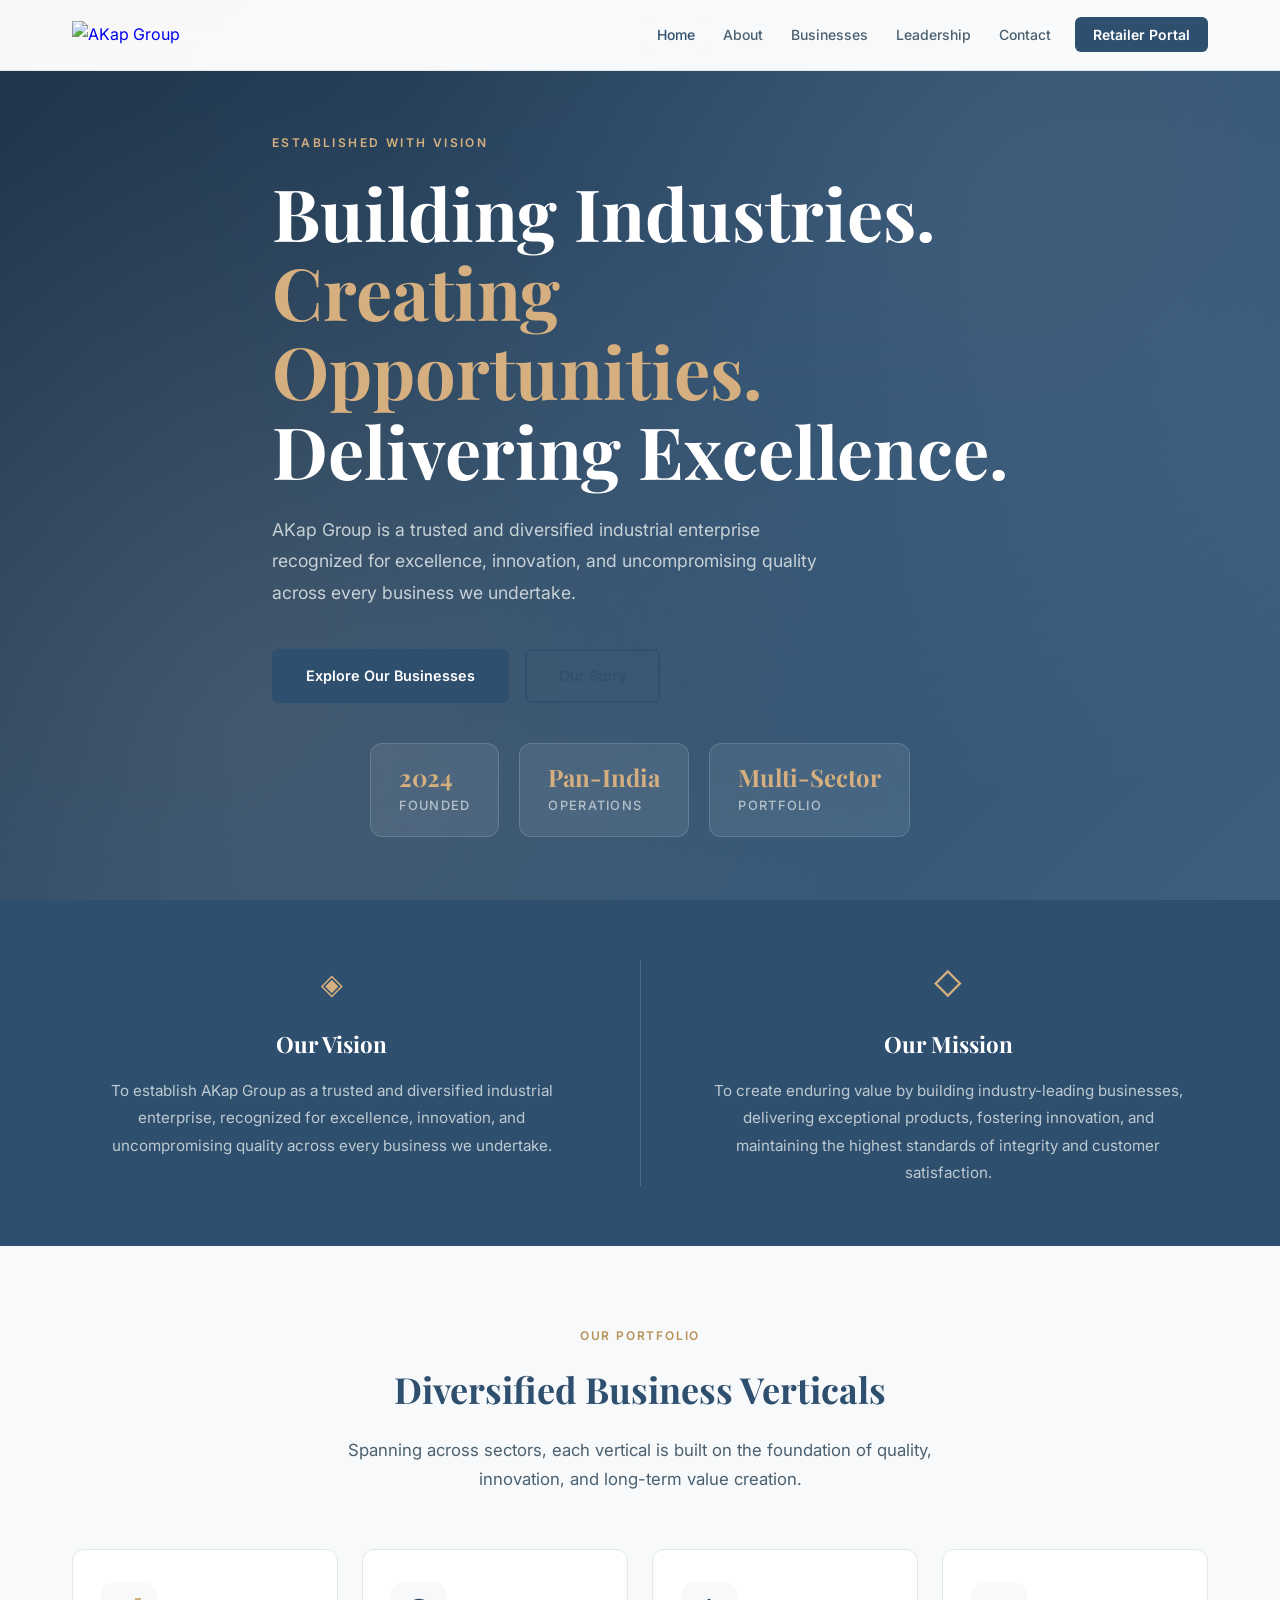
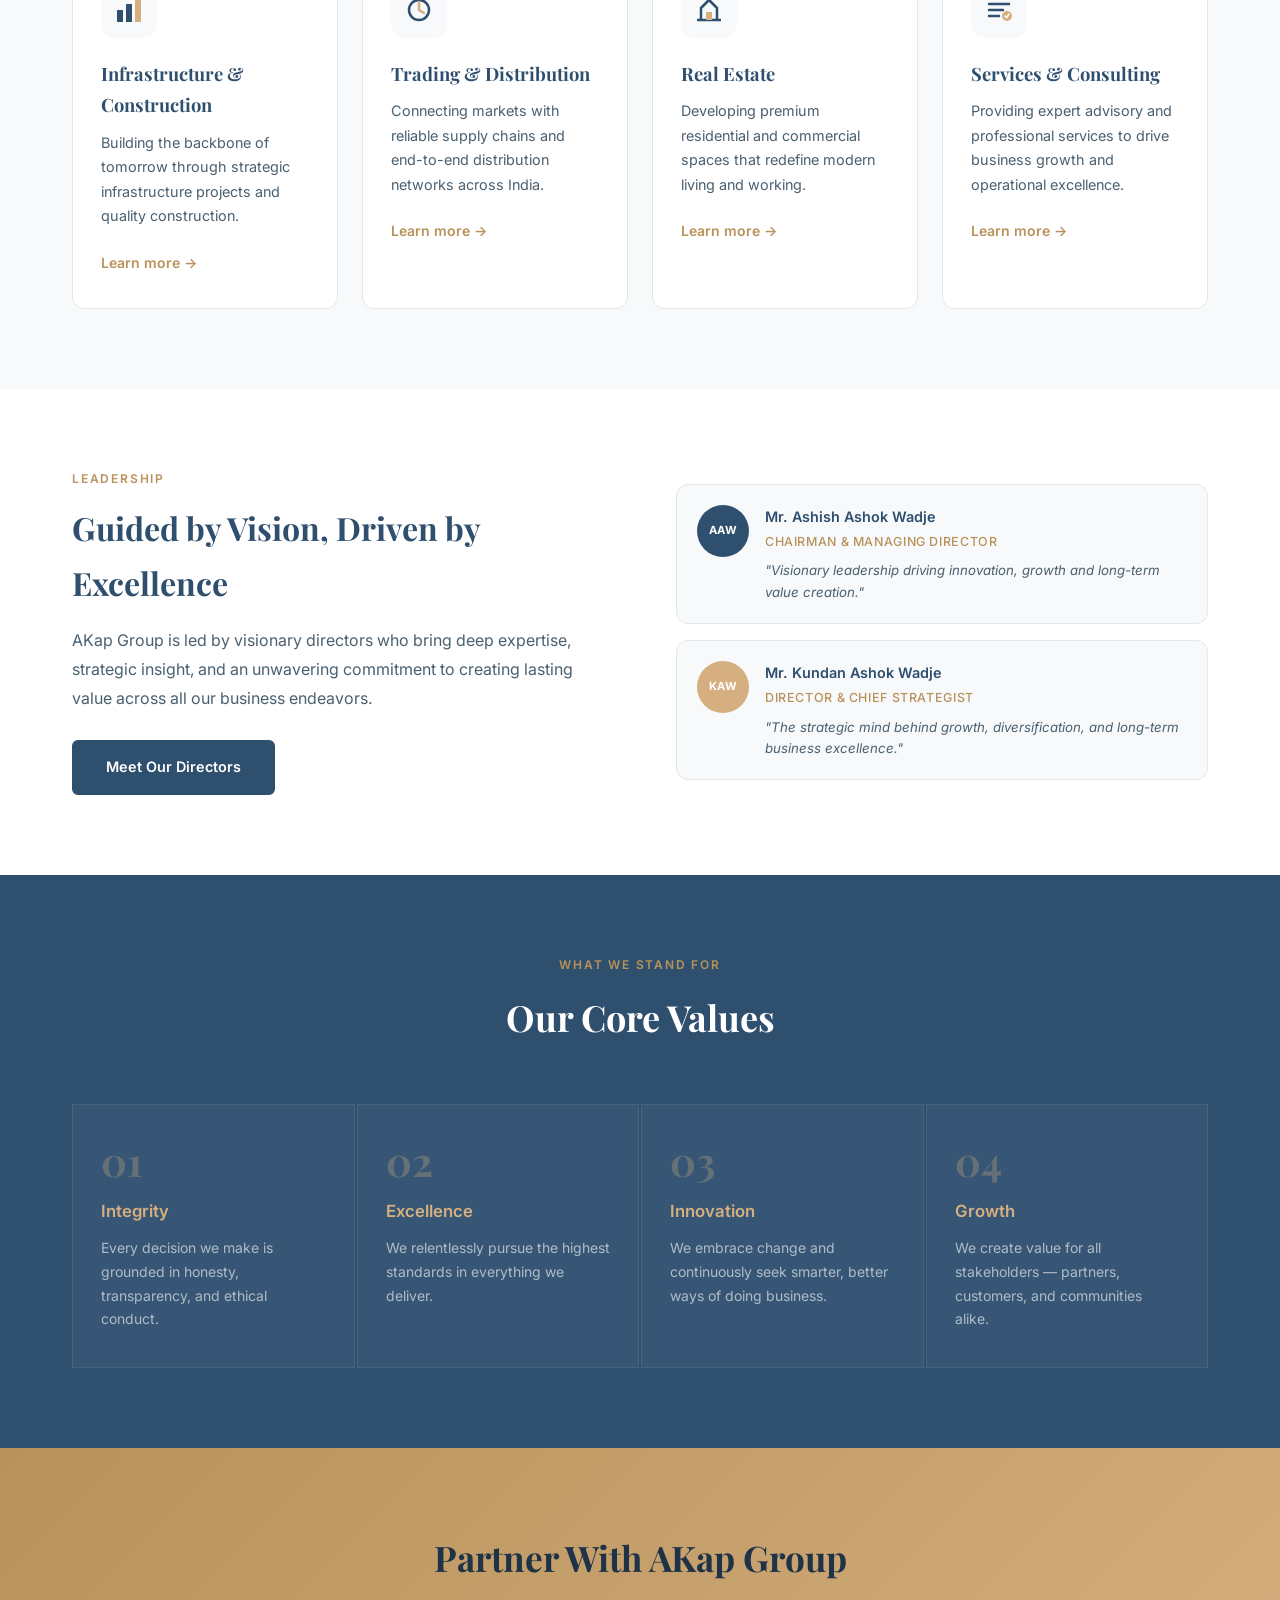
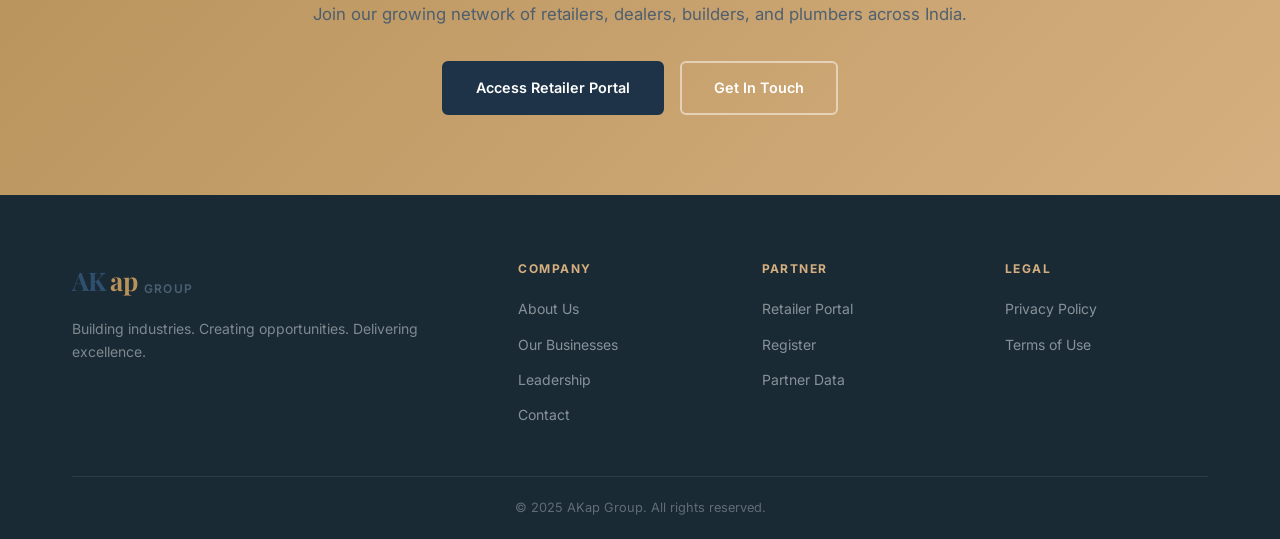
==== commit 07a5d5ca: "Replace logo text with image in navigation" ====
--- a/index.html
+++ b/index.html
@@ -13,12 +13,9 @@
 <!-- Navigation -->
 <nav class="navbar" id="navbar">
   <div class="nav-container">
-    <a href="index.html" class="nav-logo">
-      <div class="logo-mark">
-        <span class="logo-ak">AK</span><span class="logo-ap">ap</span>
-      </div>
-      <span class="logo-group">Group</span>
-    </a>
+   <a href="index.html" class="nav-logo">
+    <img src="images/logo-dark.png" alt="AKap Group" class="site-logo">
+</a>
     <button class="hamburger" id="hamburger" aria-label="Toggle menu">
       <span></span><span></span><span></span>
     </button>
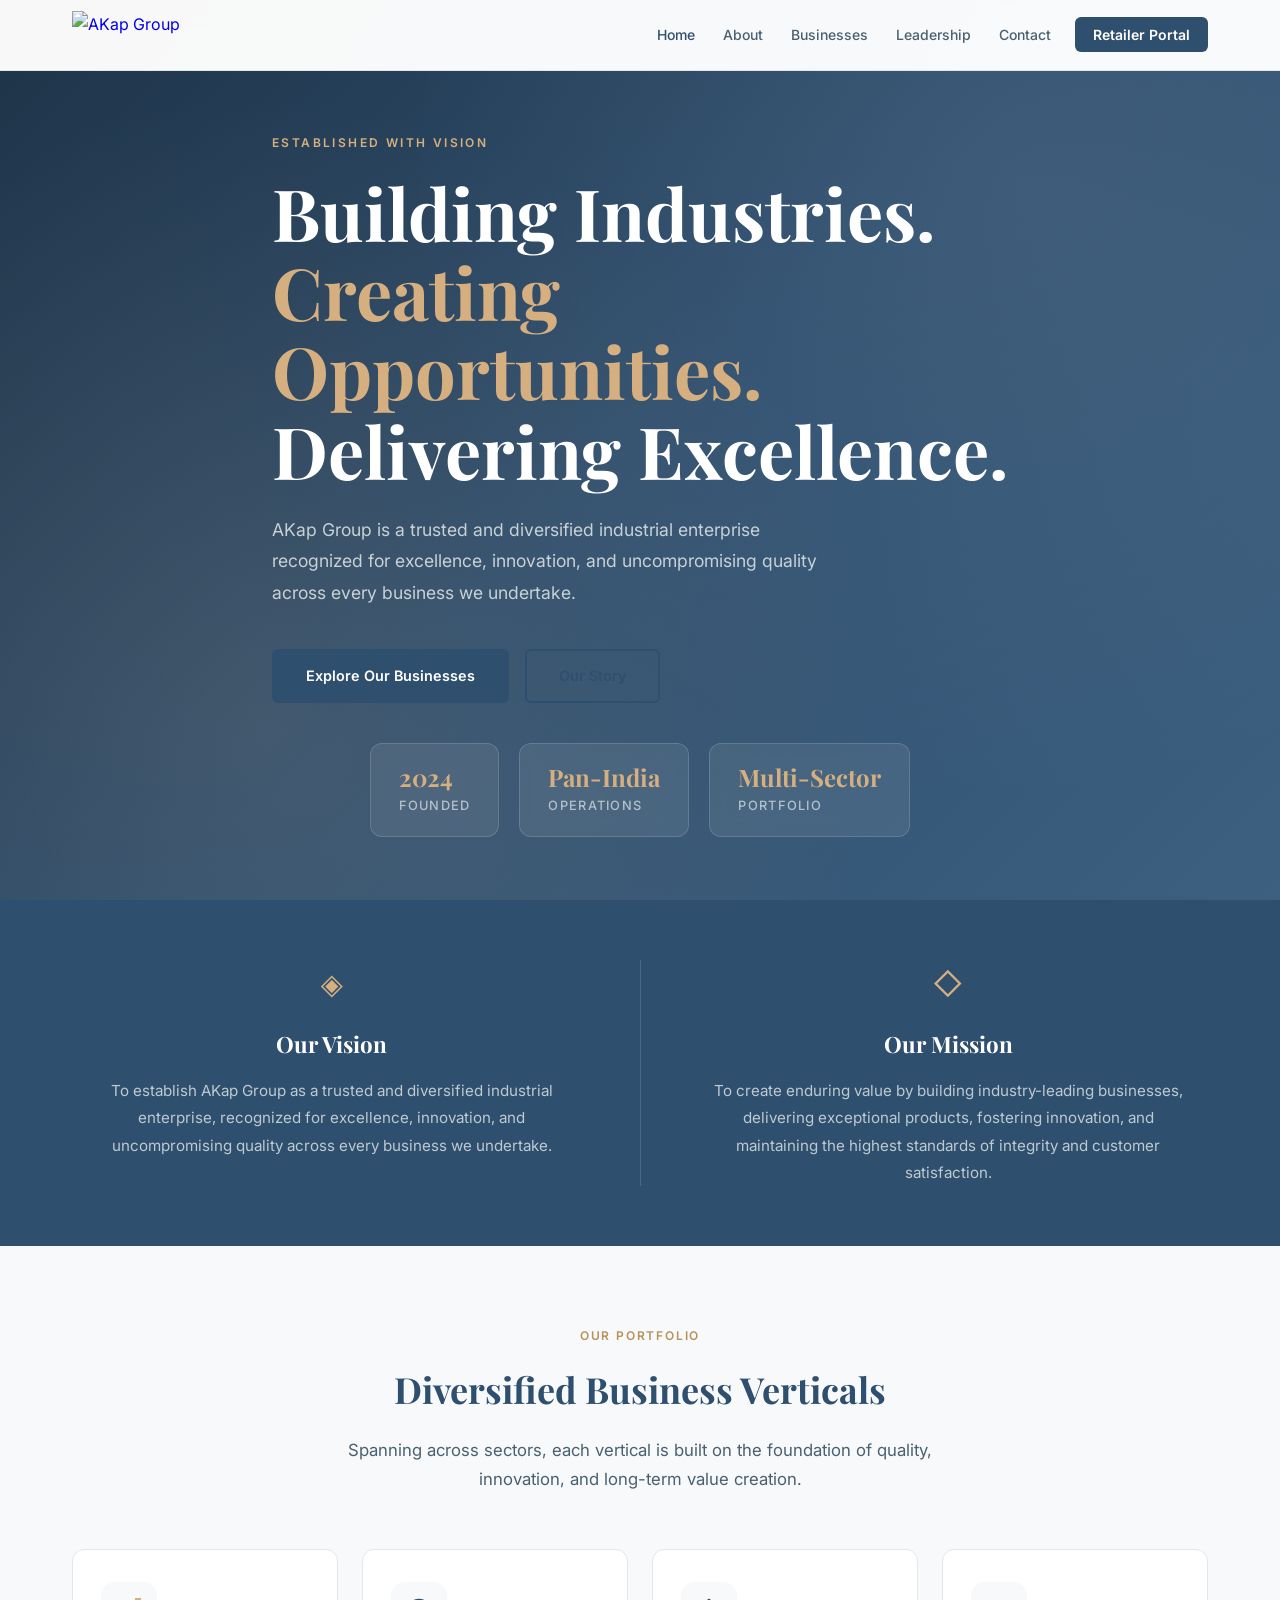
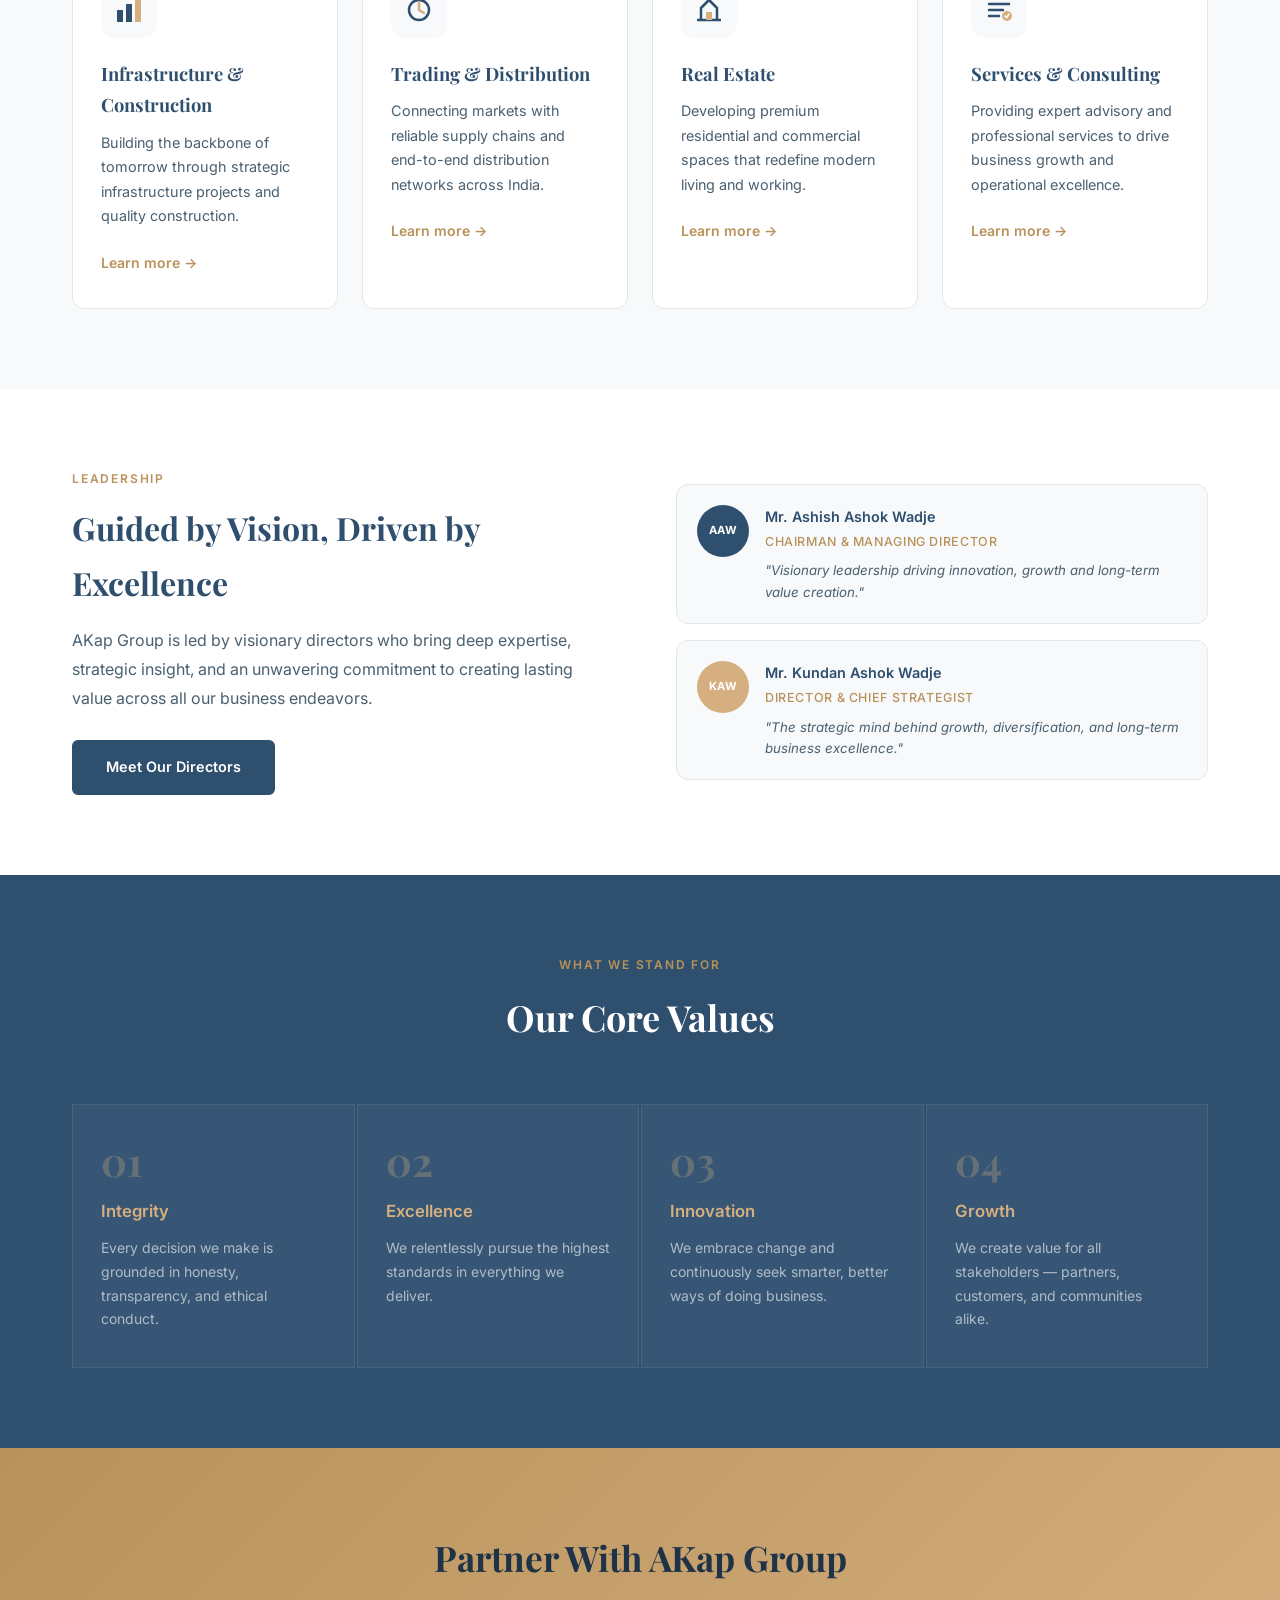
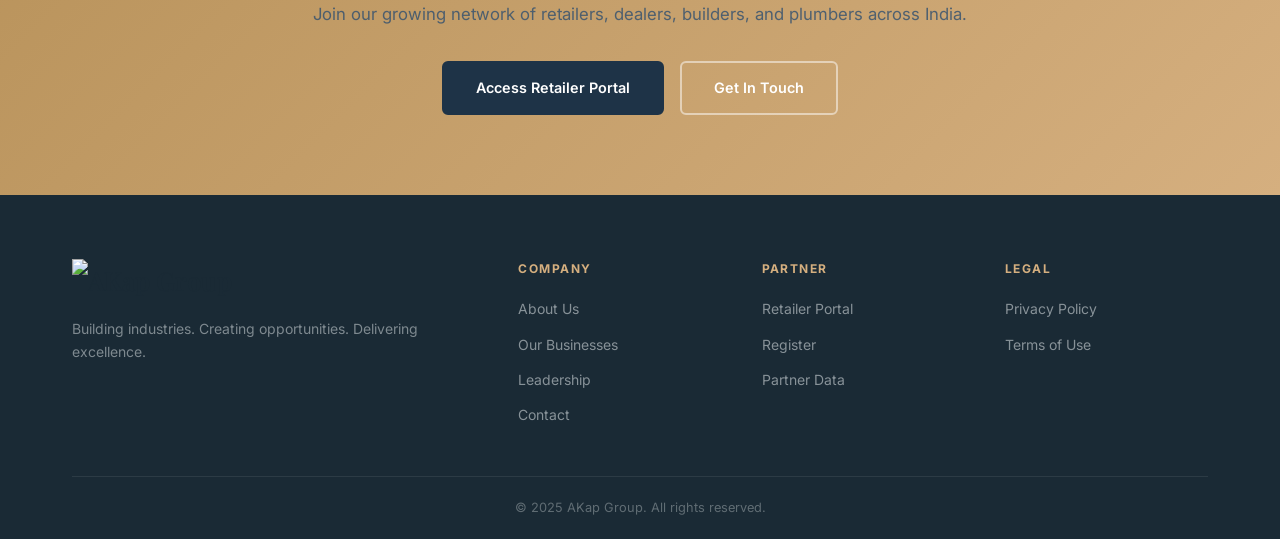
==== commit 140b8c22: "Update footer logo to use an image Replaced logo text with an image in the footer." ====
--- a/index.html
+++ b/index.html
@@ -214,9 +214,8 @@
     <div class="footer-grid">
       <div class="footer-brand">
         <div class="footer-logo">
-          <span class="logo-ak">AK</span><span class="logo-ap">ap</span>
-          <span class="logo-group"> Group</span>
-        </div>
+    <img src="images/logo-light.png" class="footer-logo-img" alt="AKap Group">
+</div>
         <p>Building industries. Creating opportunities. Delivering excellence.</p>
       </div>
       <div class="footer-links">
--- a/style.css
+++ b/style.css
@@ -466,3 +466,19 @@
 }
 .toast.show { transform: translateY(0); opacity: 1; }
 .toast-gold { background: var(--gold-dark); color: var(--white); }
+.site-logo{
+    height:48px;
+    width:auto;
+    display:block;
+}
+
+.nav-logo{
+    display:flex;
+    align-items:center;
+}
+
+@media (max-width:768px){
+    .site-logo{
+        height:40px;
+    }
+}
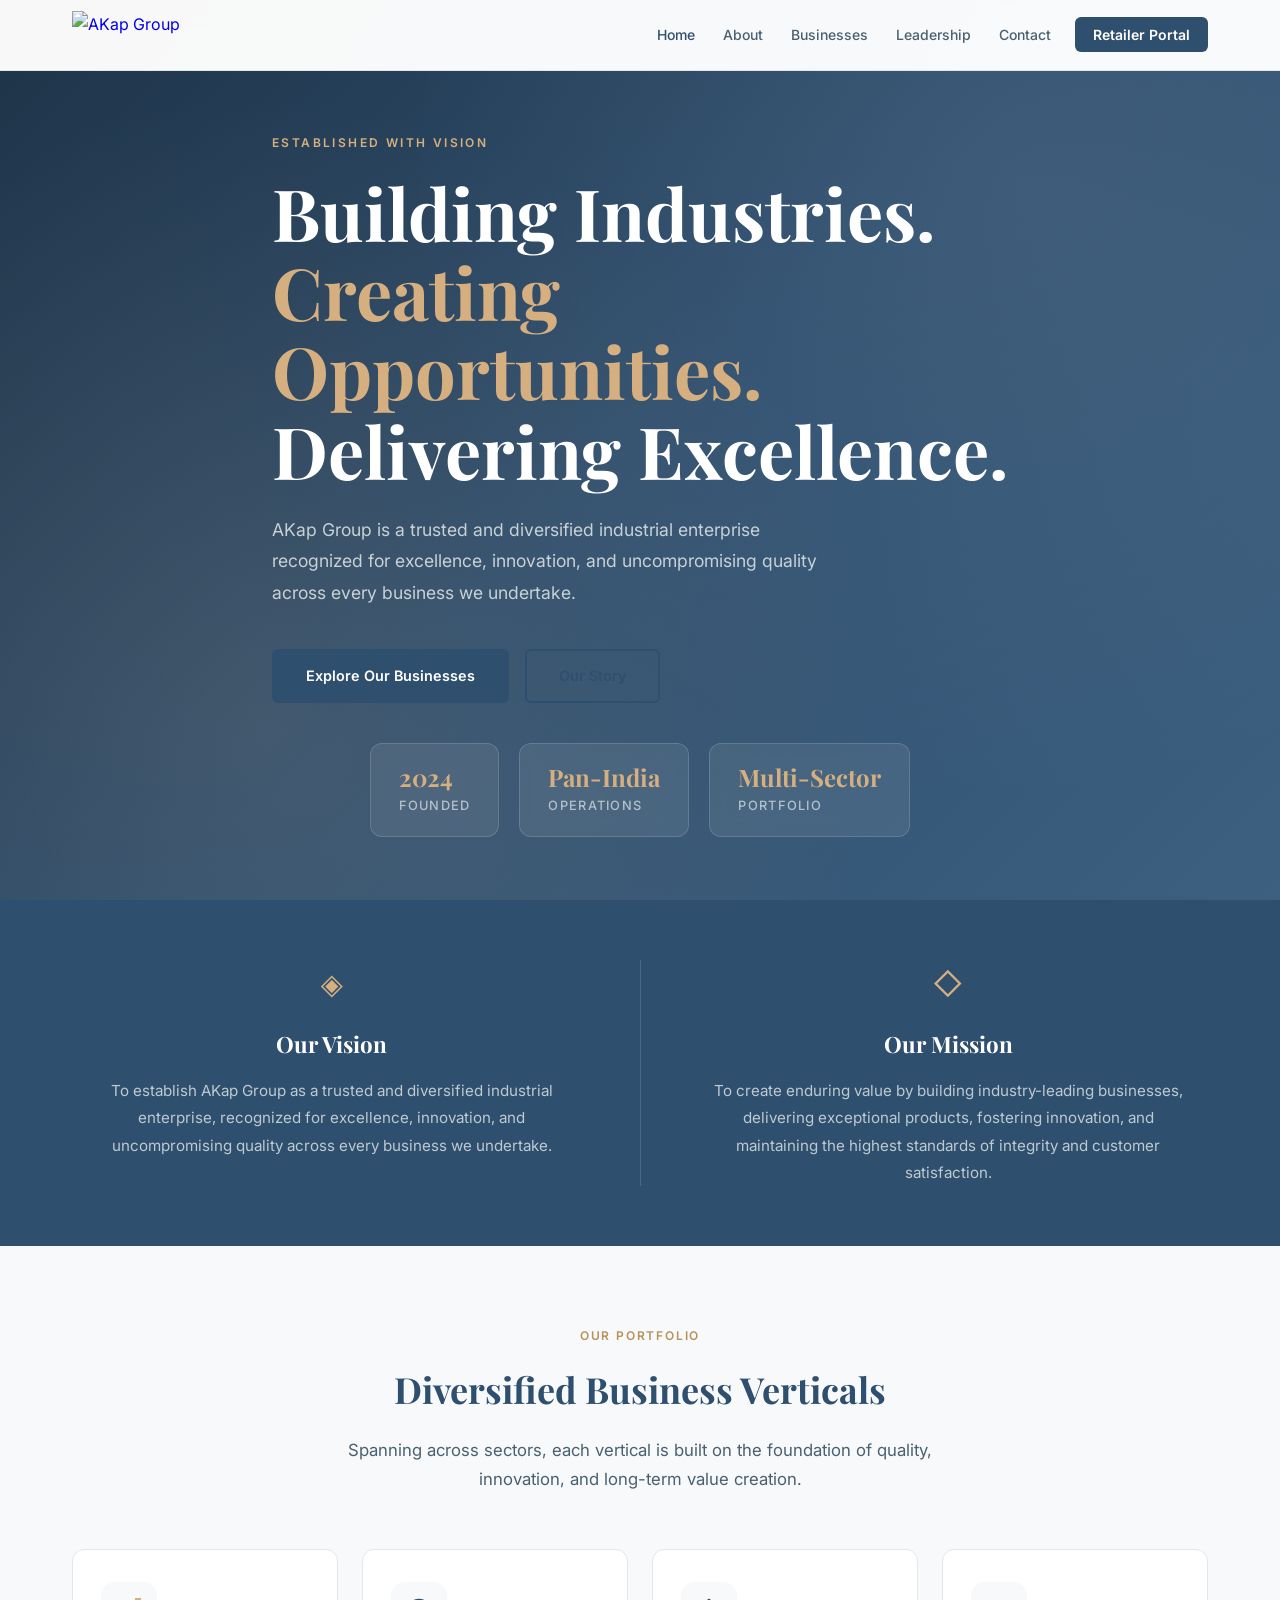
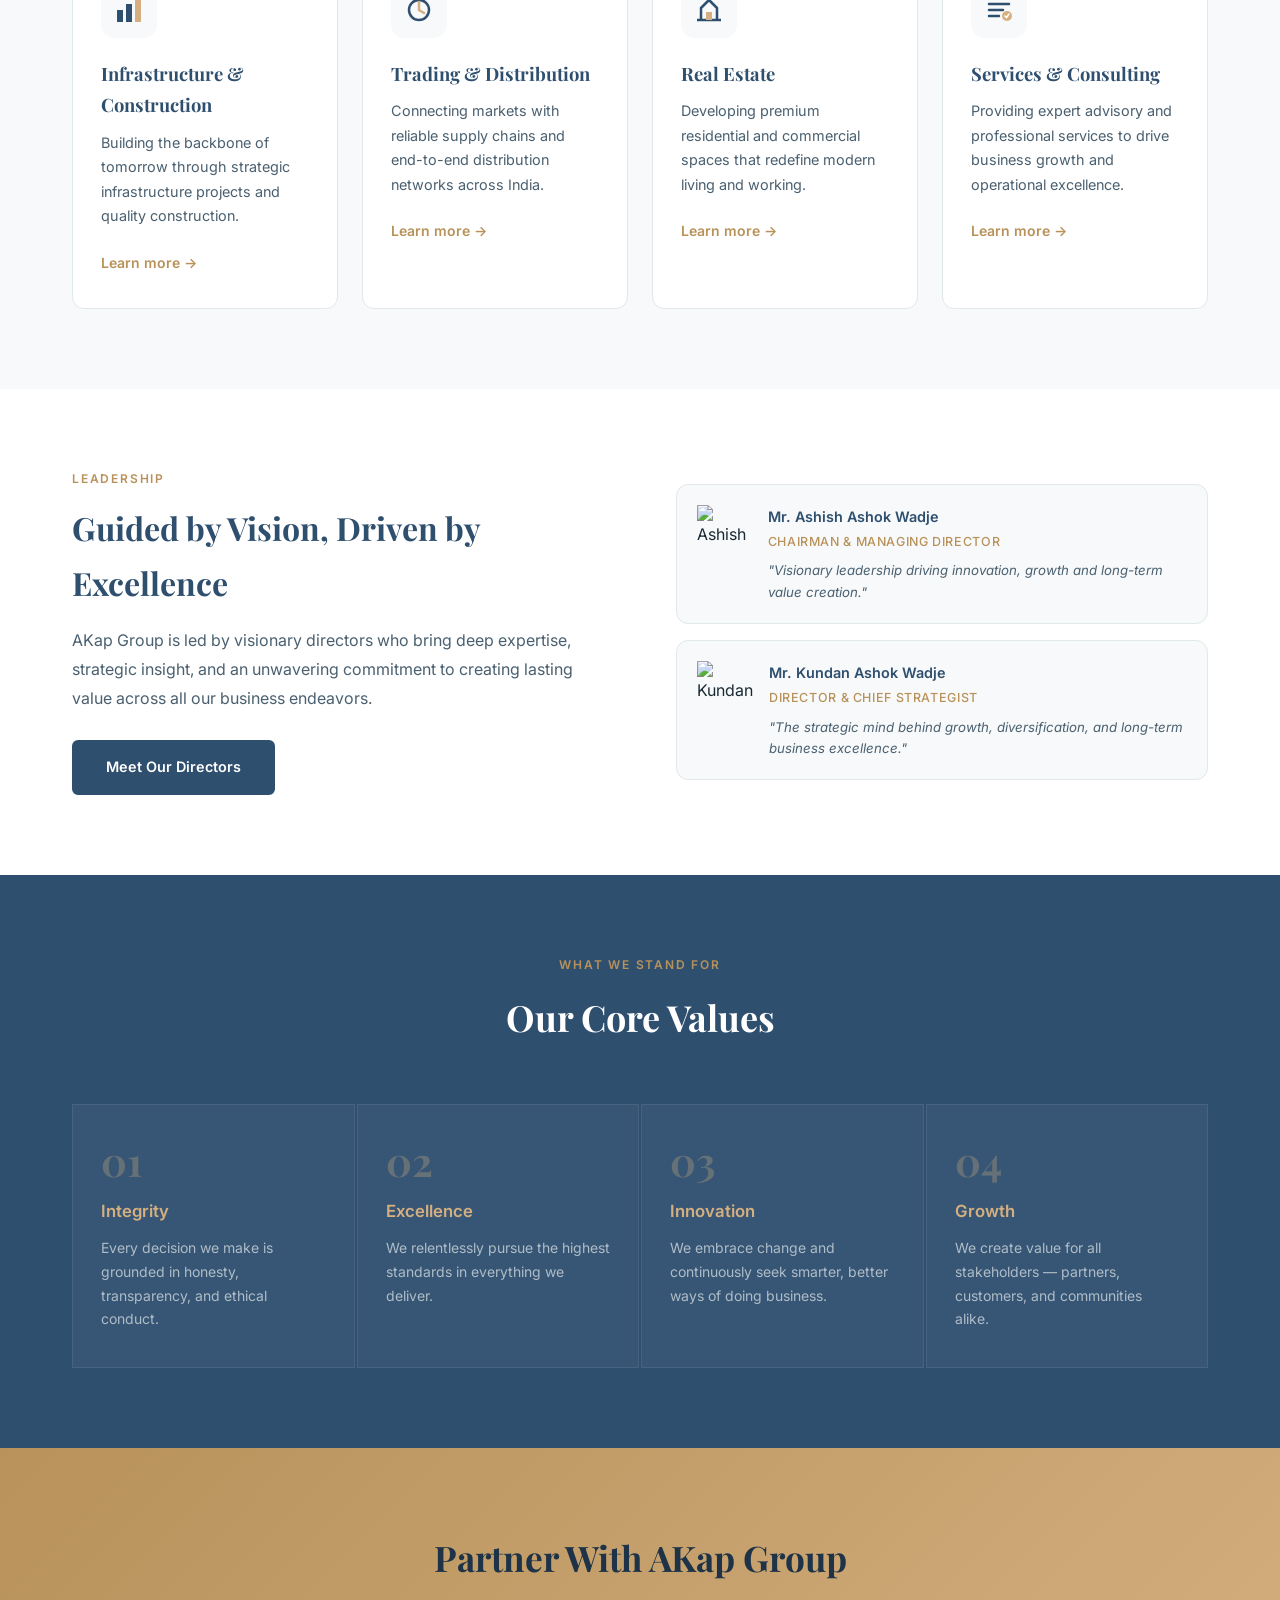
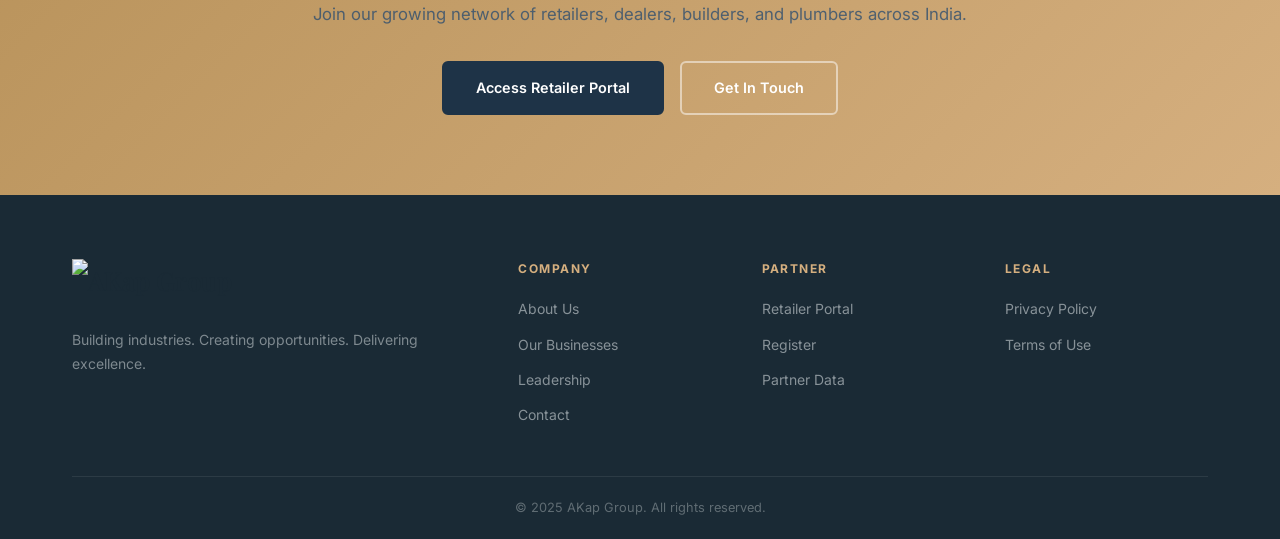
==== commit 6e057ecb: "Replace leader avatars with images" ====
--- a/index.html
+++ b/index.html
@@ -138,9 +138,9 @@
       </div>
       <div class="leadership-cards">
         <div class="leader-preview-card">
-          <div class="leader-avatar" style="background: #2F4F6F;">
-            <span>AAW</span>
-          </div>
+          <img src="images/ashish.png"
+     class="leader-avatar-img"
+     alt="Ashish">
           <div class="leader-info">
             <div class="leader-name">Mr. Ashish Ashok Wadje</div>
             <div class="leader-title">Chairman & Managing Director</div>
@@ -148,9 +148,9 @@
           </div>
         </div>
         <div class="leader-preview-card">
-          <div class="leader-avatar" style="background: #D5AF7F;">
-            <span>KAW</span>
-          </div>
+          <img src="images/kundan.png"
+     class="leader-avatar-img"
+     alt="Kundan">
           <div class="leader-info">
             <div class="leader-name">Mr. Kundan Ashok Wadje</div>
             <div class="leader-title">Director & Chief Strategist</div>
--- a/style.css
+++ b/style.css
@@ -482,3 +482,19 @@
         height:40px;
     }
 }
+.footer-logo-img{
+    height:55px;
+    width:auto;
+}
+.portal-logo{
+    width:160px;
+    margin-bottom:15px;
+}
+.director-photo{
+    width:90px;
+    height:90px;
+    border-radius:50%;
+    object-fit:cover;
+    border:4px solid rgba(255,255,255,.25);
+    flex-shrink:0;
+}
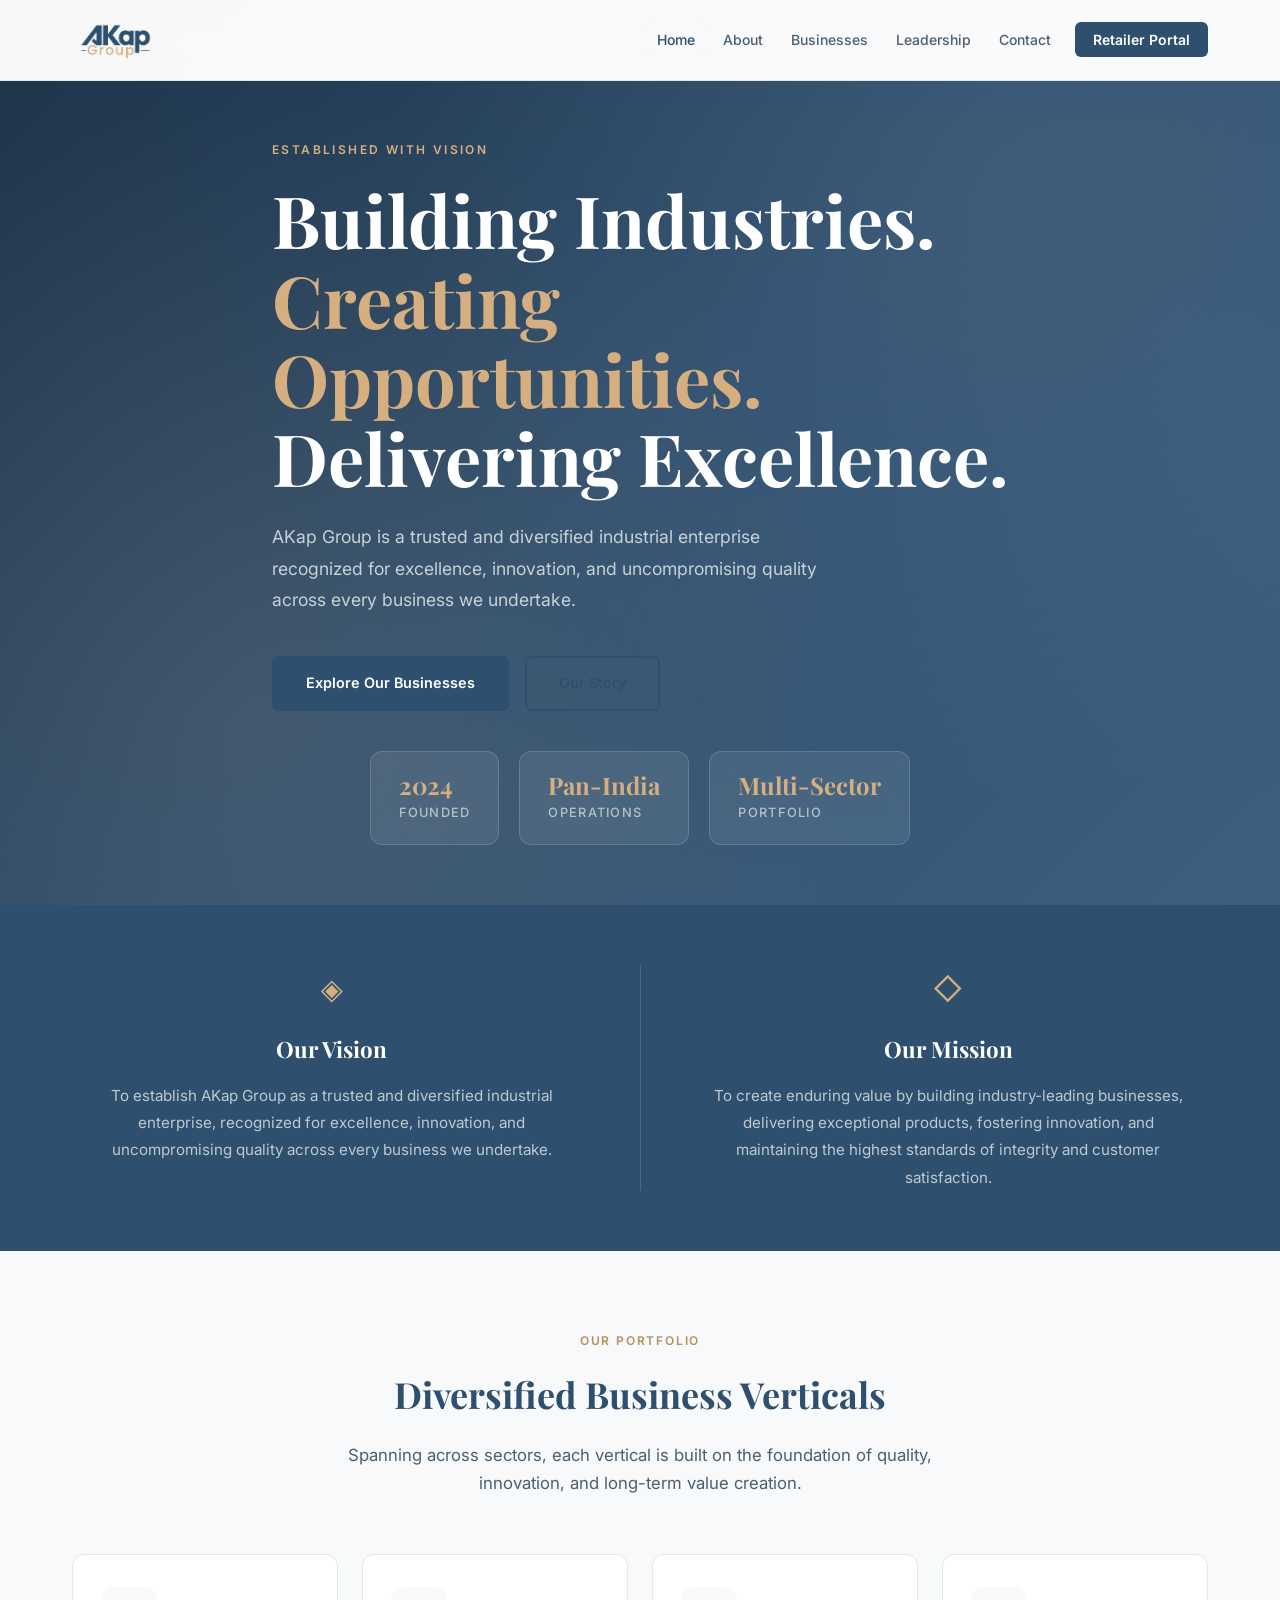
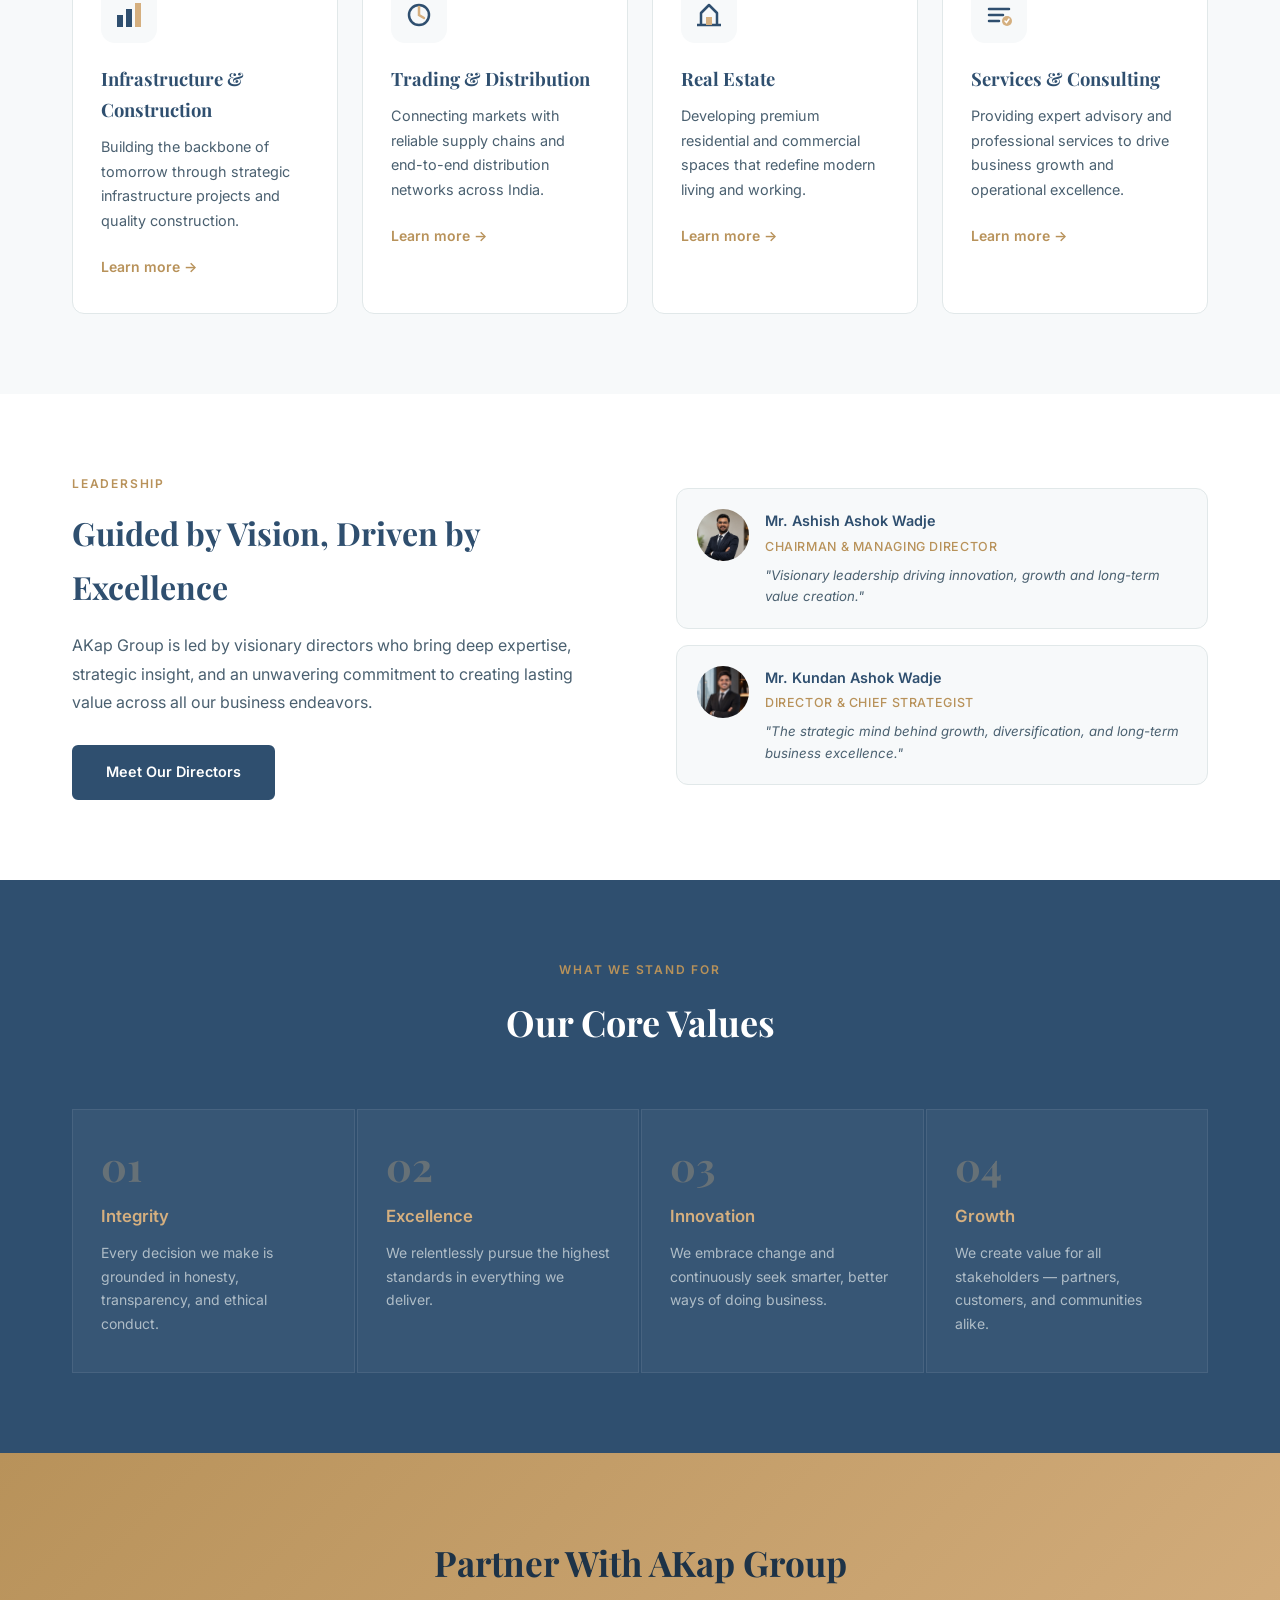
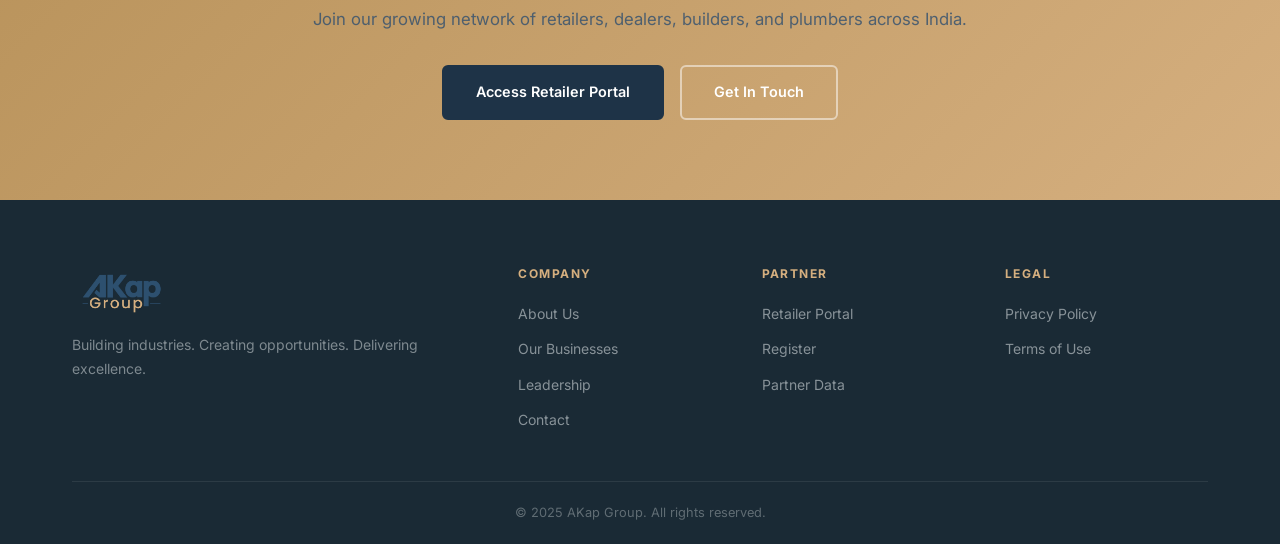
==== commit 97ce5890: "Change logo image from dark to light version" ====
--- a/index.html
+++ b/index.html
@@ -14,7 +14,7 @@
 <nav class="navbar" id="navbar">
   <div class="nav-container">
    <a href="index.html" class="nav-logo">
-    <img src="images/logo-dark.png" alt="AKap Group" class="site-logo">
+    <img src="images/logo-light.png" alt="AKap Group" class="site-logo">
 </a>
     <button class="hamburger" id="hamburger" aria-label="Toggle menu">
       <span></span><span></span><span></span>
--- a/style.css
+++ b/style.css
@@ -102,7 +102,7 @@
 .nav-container {
   max-width: 1200px; margin: 0 auto; padding: 0 2rem;
   display: flex; align-items: center; justify-content: space-between;
-  height: 70px;
+  height: 80px;
 }
 .nav-logo { display: flex; align-items: center; gap: 4px; text-decoration: none; }
 .logo-mark { font-family: var(--font-display); font-size: 1.6rem; font-weight: 700; line-height: 1; }
@@ -129,7 +129,7 @@
 
 /* ── HERO ── */
 .hero {
-  min-height: 100vh; padding-top: 70px;
+  min-height: 100vh; padding-top: 80px;
   background: linear-gradient(135deg, var(--navy-dark) 0%, var(--navy) 50%, #3D6080 100%);
   display: flex; flex-direction: column; justify-content: center;
   position: relative; overflow: hidden;
@@ -498,3 +498,9 @@
     border:4px solid rgba(255,255,255,.25);
     flex-shrink:0;
 }
+.leader-avatar-img{
+    width:52px;
+    height:52px;
+    border-radius:50%;
+    object-fit:cover;
+}
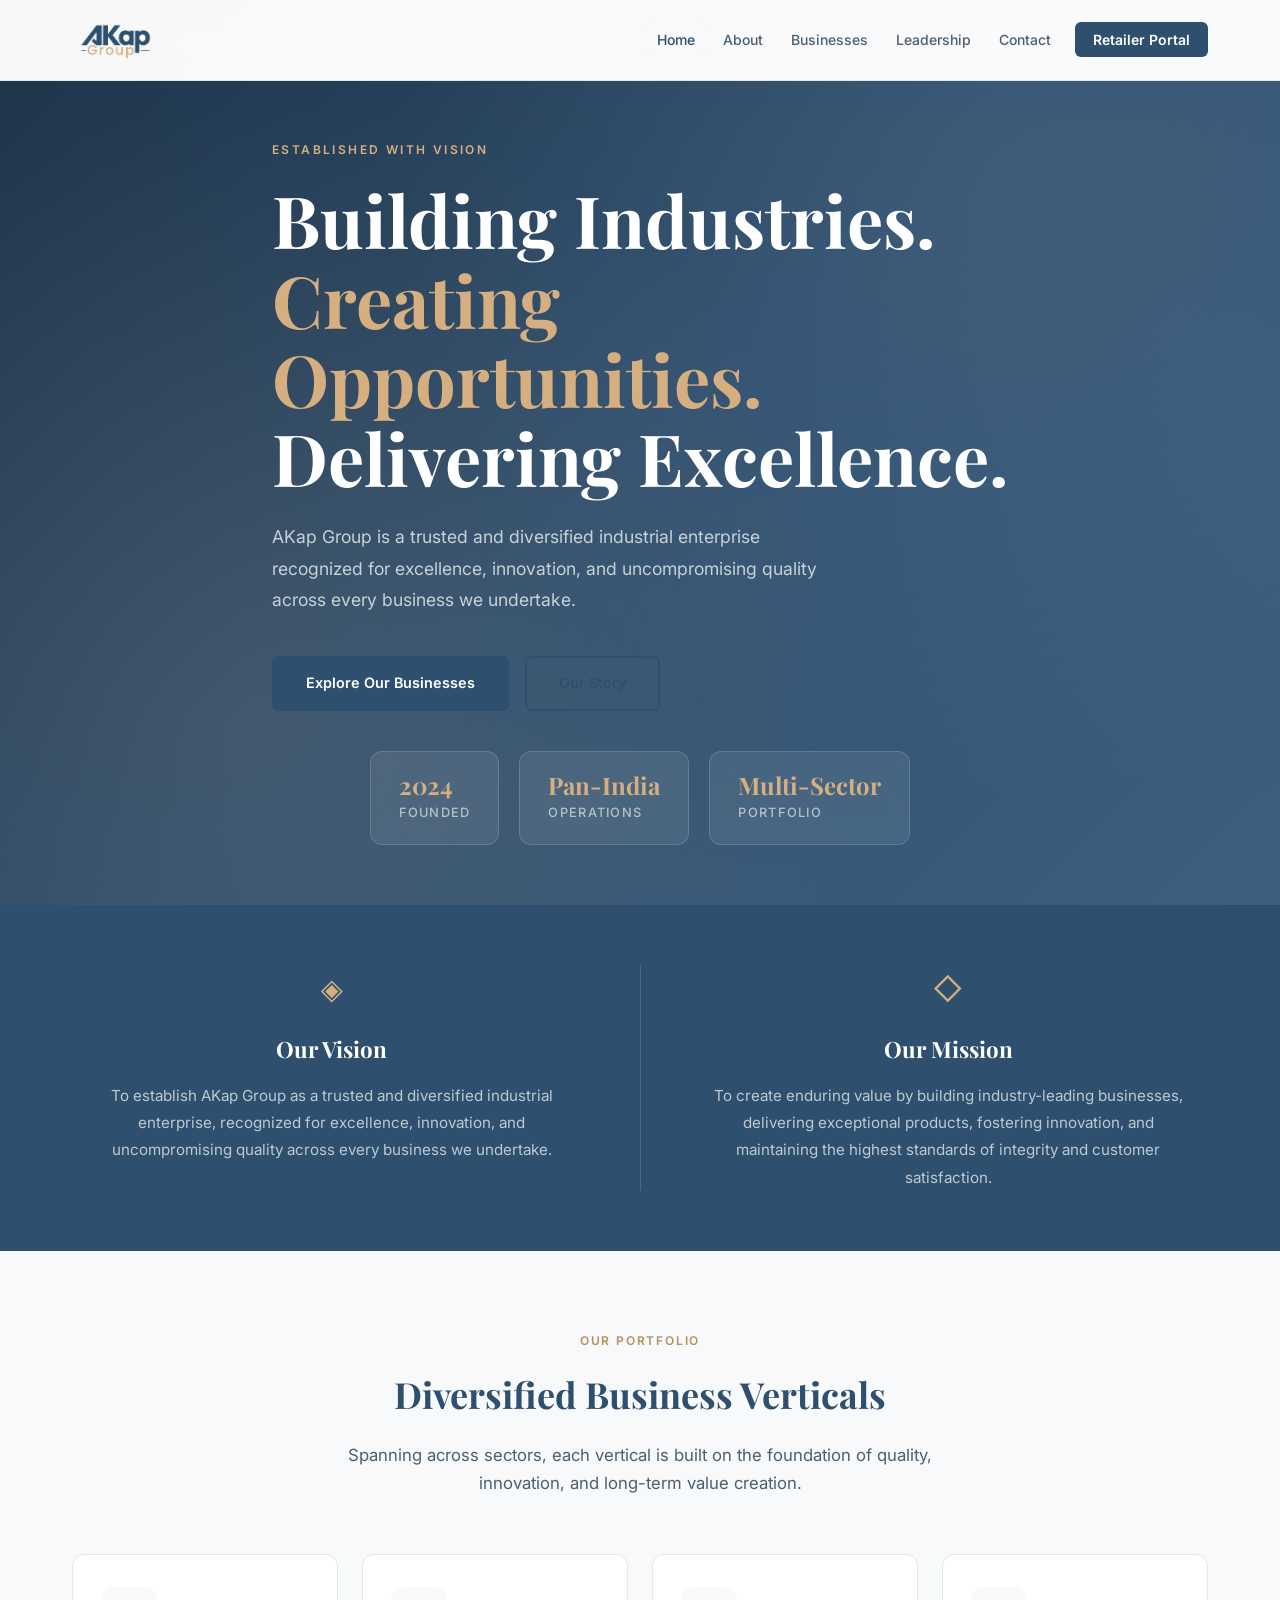
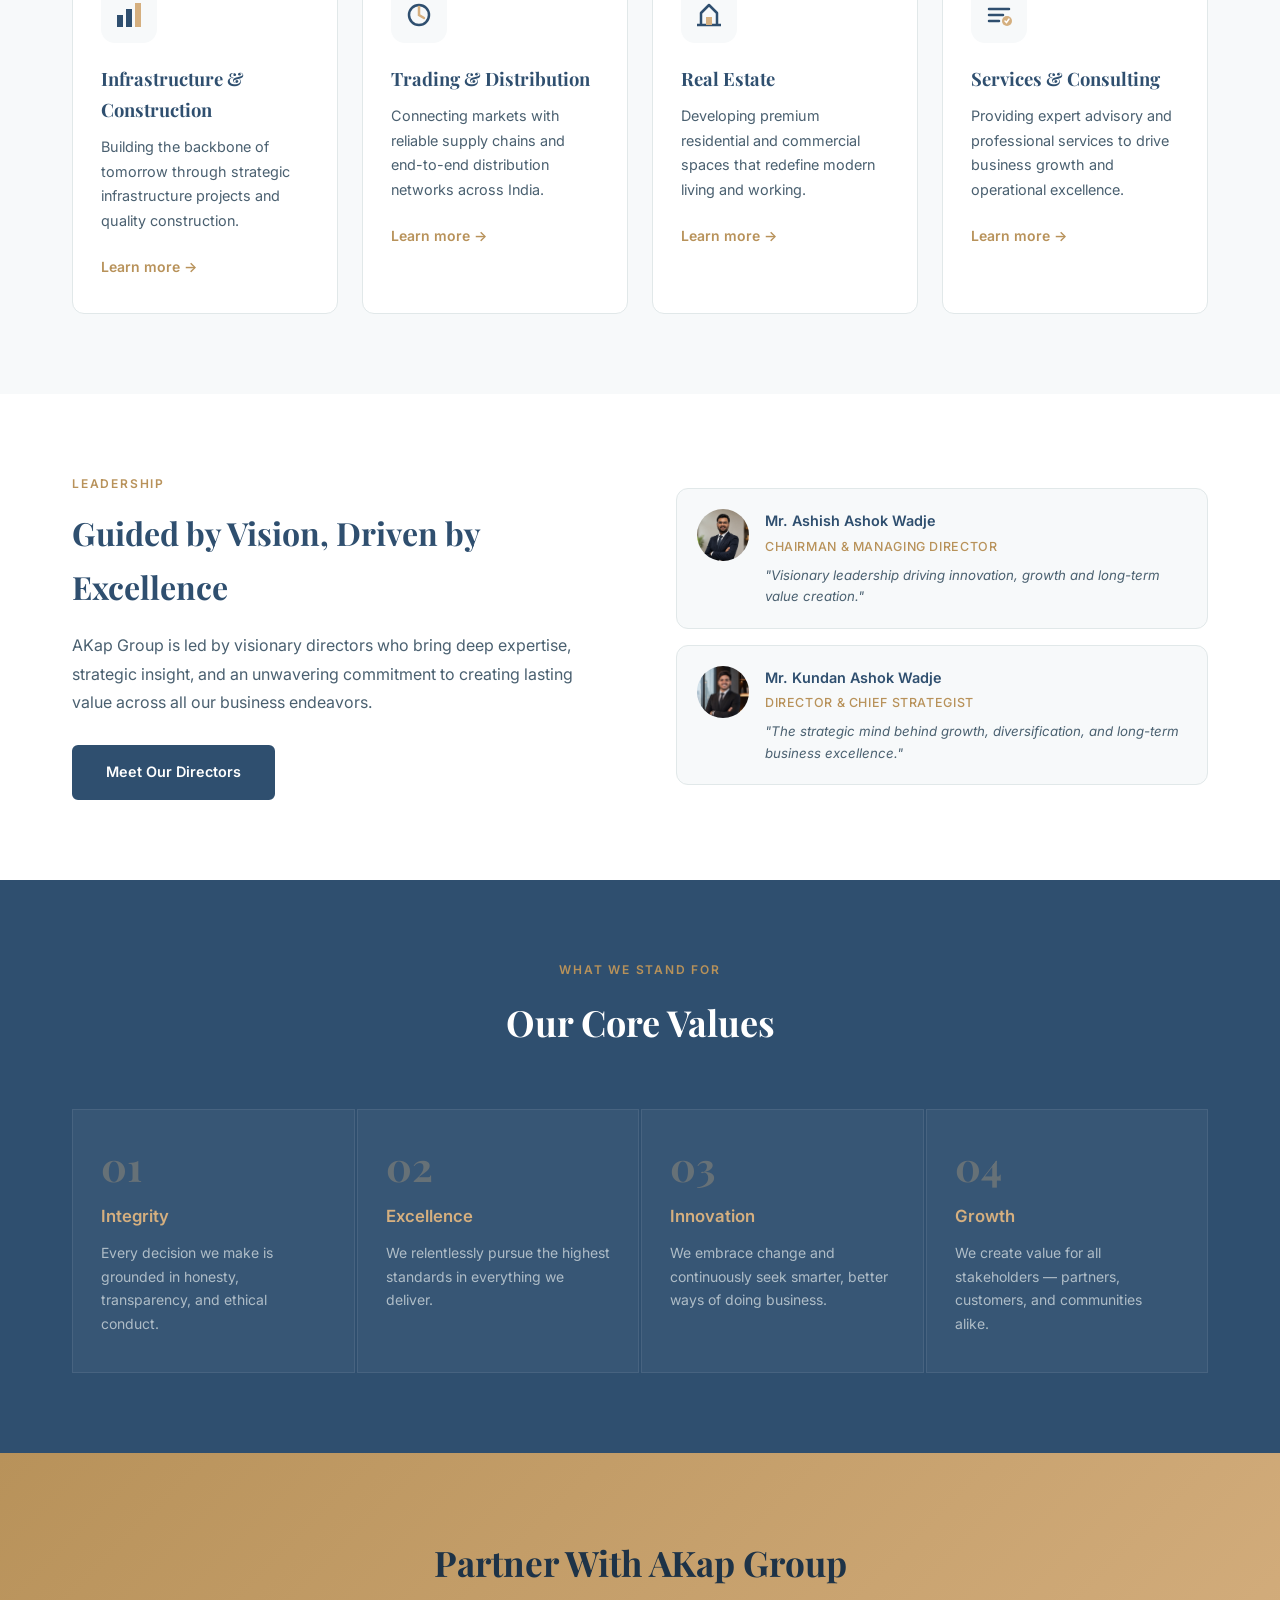
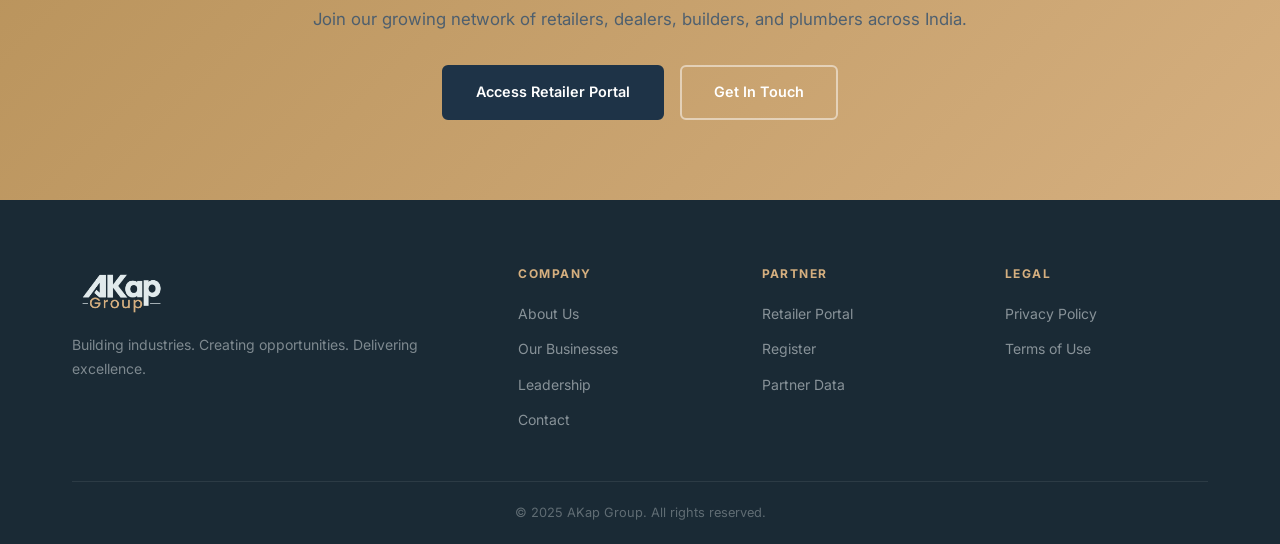
==== commit 4cd59063: "Replace light logo with dark logo in footer" ====
--- a/index.html
+++ b/index.html
@@ -214,7 +214,7 @@
     <div class="footer-grid">
       <div class="footer-brand">
         <div class="footer-logo">
-    <img src="images/logo-light.png" class="footer-logo-img" alt="AKap Group">
+    <img src="images/logo-dark.png" class="footer-logo-img" alt="AKap Group">
 </div>
         <p>Building industries. Creating opportunities. Delivering excellence.</p>
       </div>
